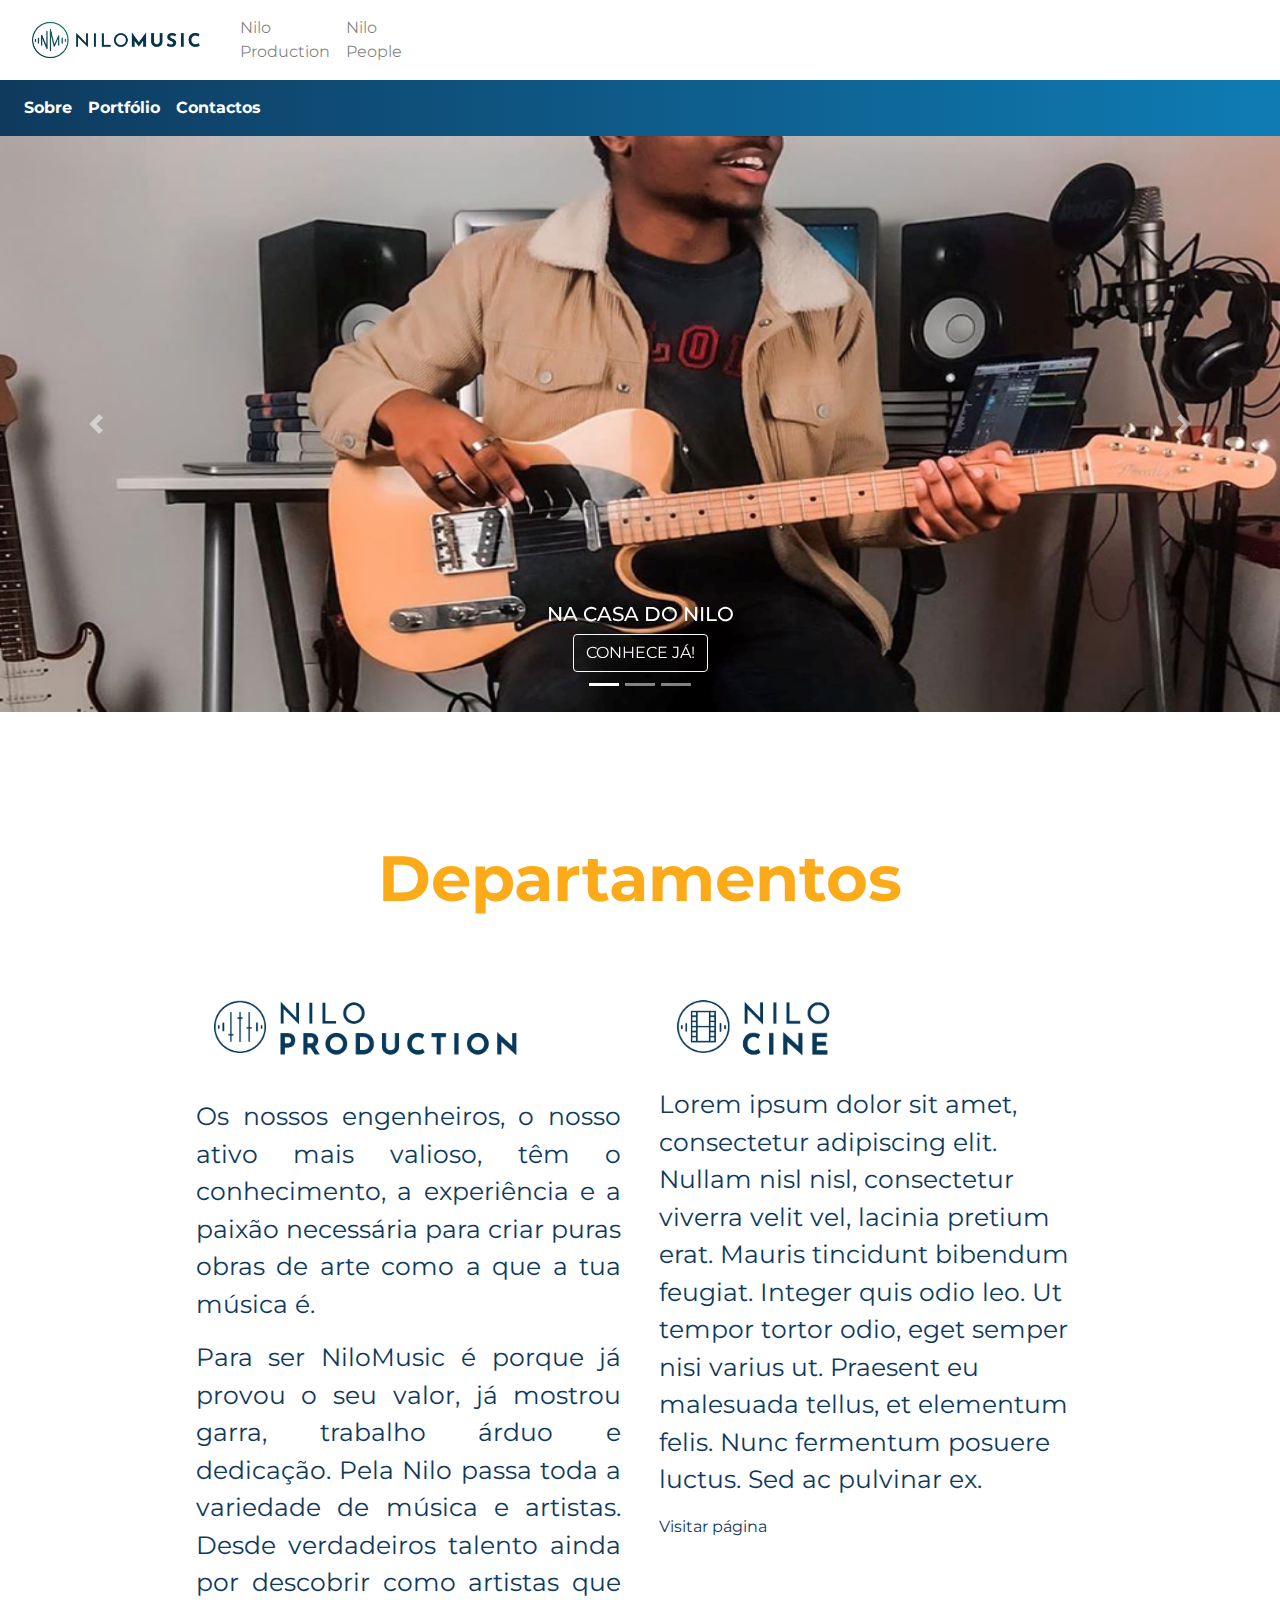
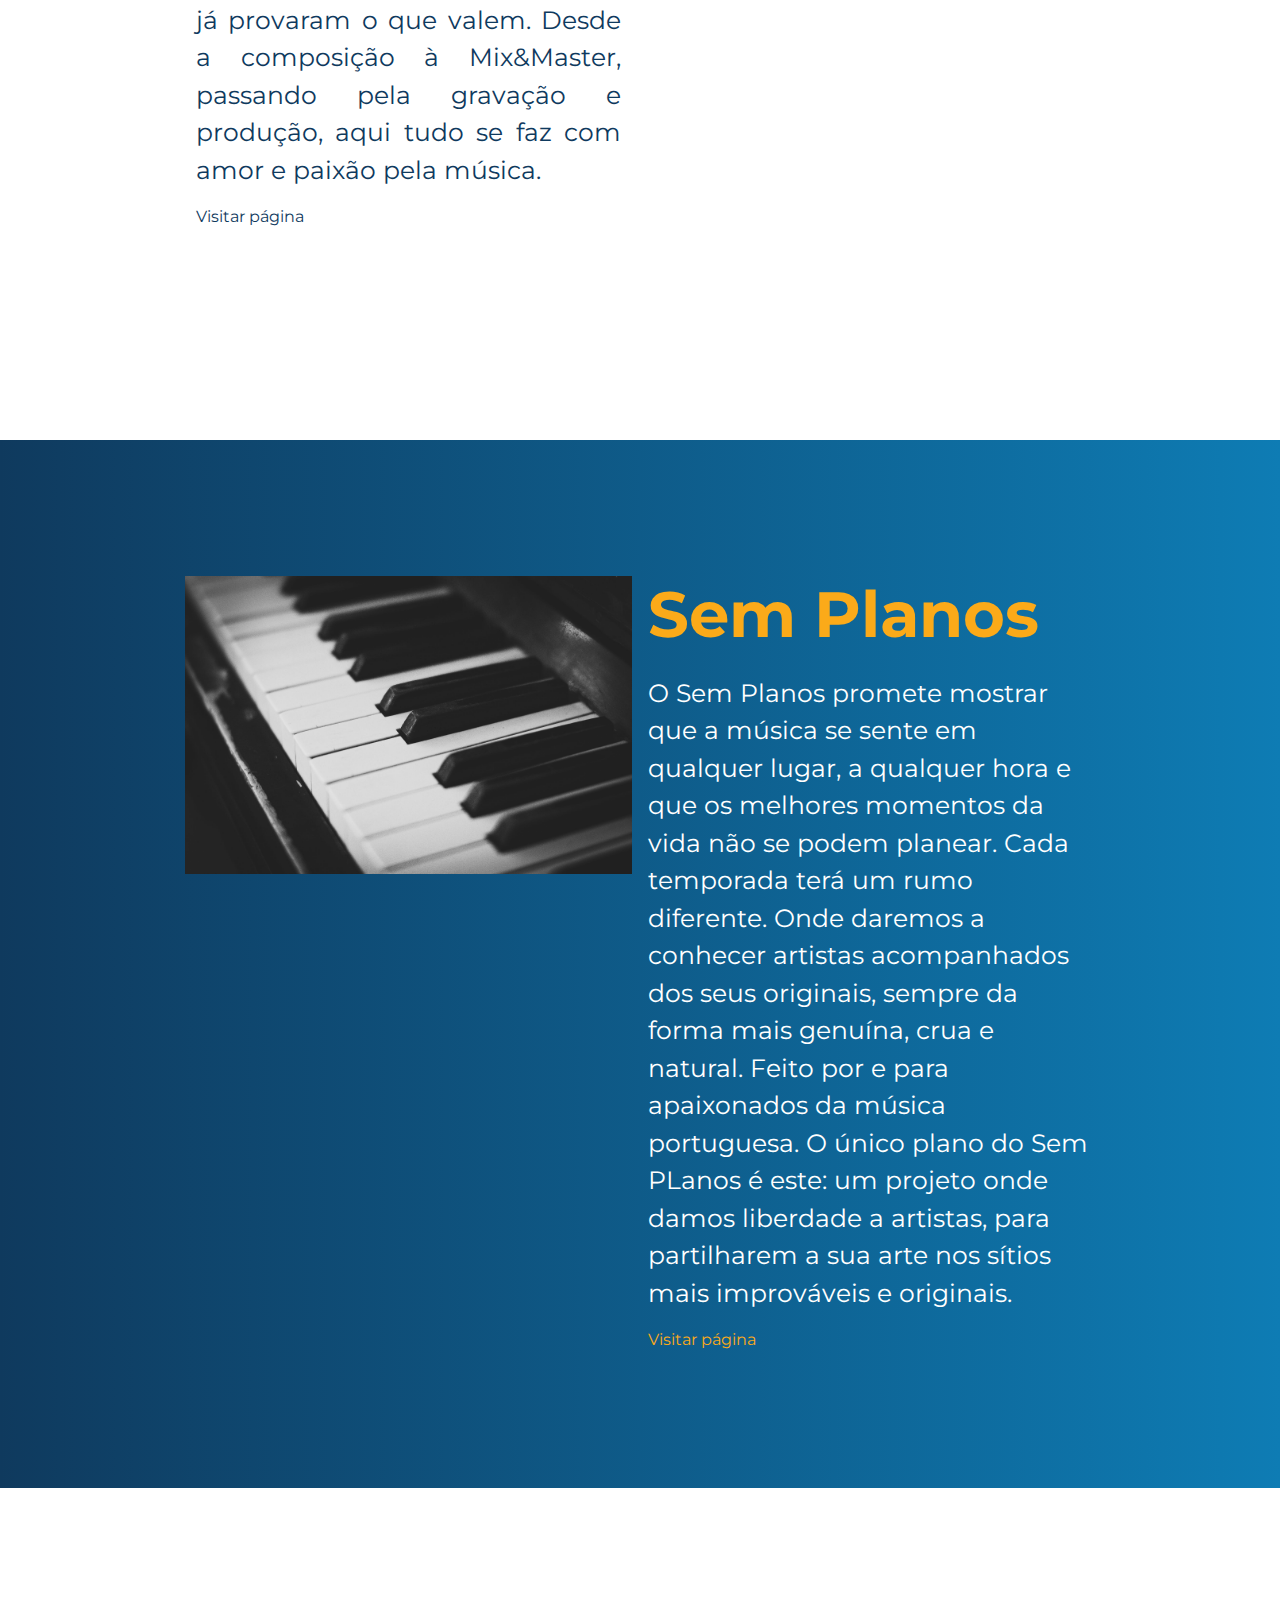
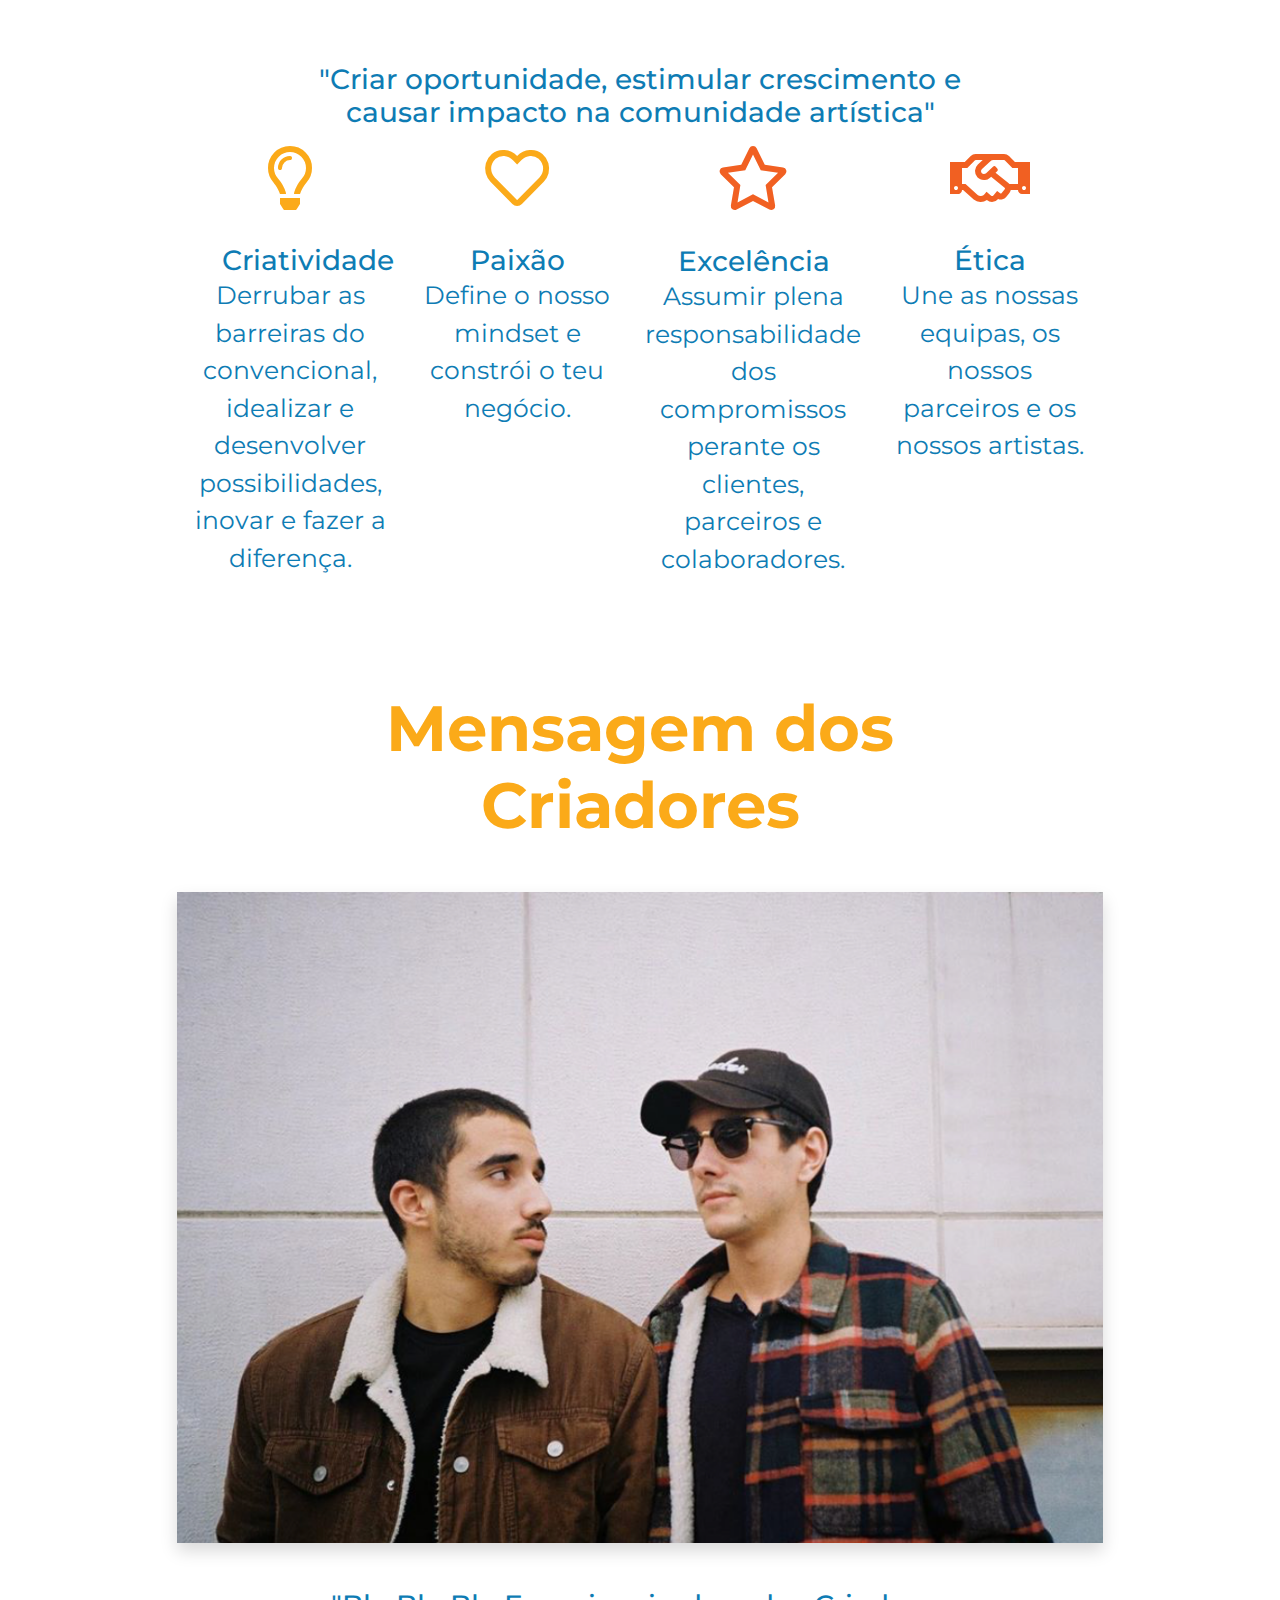
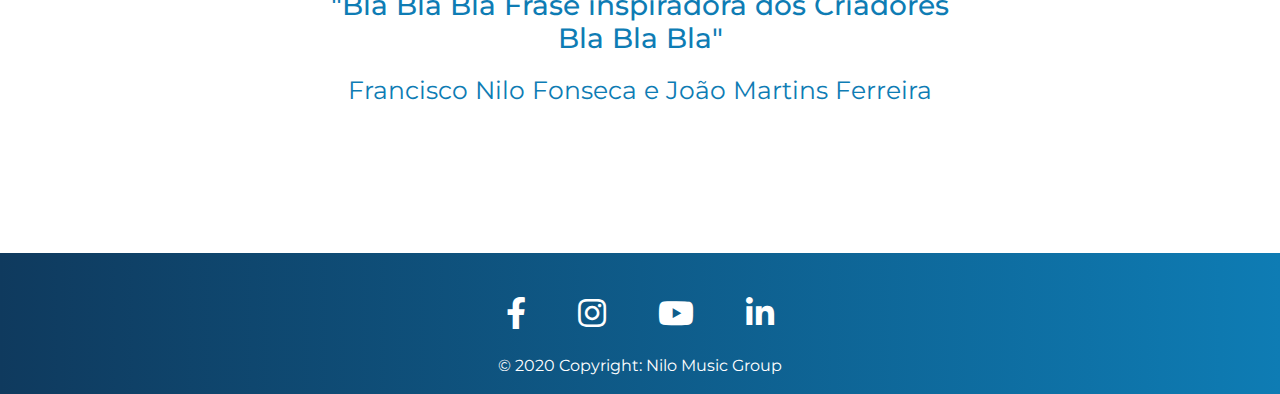
==== index.html @ ee50aa59 "Update index.html" ====
<!DOCTYPE html>
<html lang="en">
<head>
    <meta charset="UTF-8">
    <meta name="viewport" content="width=device-width, initial-scale=1">
    <meta name="description" content="">
    <meta name="author" content="">

    <title>Nilo Music Group</title>

    <link href="lib/fontawesome-free/css/all.min.css" rel="stylesheet">
    <link href="lib/bootstrap/css/bootstrap.min.css" rel="stylesheet">

    <script src="lib/jquery/jquery.js"></script>
    <script src="lib/bootstrap/js/bootstrap.js"></script>

    <link href="https://fonts.googleapis.com/css2?family=Epilogue:wght@100&family=Montserrat&display=swap" rel="stylesheet">

    <link href="style.css" rel="stylesheet">

</head>
<body>
    <nav class="navbar navbar-expand-lg navbar-light">
        <a class="navbar-brand" href="index.html">
            <img class="img-fluid" id="mainlogo" src="Media/Icones/Nilo%20logo.jpg">
        </a>
        <button class="navbar-toggler" type="button" data-toggle="collapse" data-target="#navbarNav" aria-controls="navbarNav" aria-expanded="false" aria-label="Toggle navigation">
            <span class="navbar-toggler-icon"></span>
        </button>
        <div class="collapse navbar-collapse" id="navbarNav">
            <ul class="nav navbar-nav">
                <li class="nav-item">
                    <a class="nav-link pr-2" href="#">Nilo <br> Production</a>
                </li>
                <!---<li class="nav-item">
                    <a class="nav-link" href="#">Nilo <br> Cine</a>
                </li>--->
                <li class="nav-item">
                    <a class="nav-link" href="#">Nilo <br> People</a>
                </li>
            </ul>
        </div>
    </nav>
    <nav class="navbar navbar-expand-lg navbar-light" id="secondrownav">
        <button class="navbar-toggler ml-auto" type="button" data-toggle="collapse" data-target="#navbarNav2" aria-controls="navbarNav" aria-expanded="false" aria-label="Toggle navigation">
            <span class="navbar-toggler-icon"></span>
        </button>
        <div class="navbar-collapse collapse" id="navbarNav2">
            <ul class="nav navbar-nav">
                <li class="nav-item">
                    <a class="nav-link" href="Sobre.html">Sobre</a>
                </li>
                <li class="nav-item">
                    <a class="nav-link" href="Portefolio.html">Portfólio</a>
                </li>
                <!---<li class="nav-item">
                    <a class="nav-link" href="#">Novidades</a>
                </li>--->
                <li class="nav-item">
                    <a class="nav-link" href="Contactos.html">Contactos</a>
                </li>
            </ul>
        </div>
    </nav> <!-----------NAVBAR2------------->

    <div id="carousel" class="carousel slide" data-ride="carousel">
        <ol class="carousel-indicators">
            <li data-target="#carousel" data-slide-to="0" class="active"></li>
            <li data-target="#carousel" data-slide-to="1"></li>
            <li data-target="#carousel" data-slide-to="2"></li>
        </ol>
        <div class="carousel-inner">
            <div class="carousel-item active">
                <img src="Media/Imagens/edson2.png" class="d-block w-100">
                <div class="carousel-caption">
                    <h5>NA CASA DO NILO</h5>
                    <button type="button" class="btn btn-outline-light">CONHECE JÁ!</button>
                </div>
            </div>
            <div class="carousel-item">
                <img src="Media/Imagens/joao%20e%20francisco.png" class="d-block w-100">
                <div class="carousel-caption">
                    <h5>Francisco e João</h5>
                    <button type="button" class="btn btn-outline-light">CONHECE JÁ!</button>
                </div>
            </div>
            <div class="carousel-item">
                <img src="Media/Imagens/orlando.png" class="d-block w-100">
                <div class="carousel-caption">
                    <h5>SEM PLANOS</h5>
                    <button type="button" class="btn btn-outline-light">CONHECE JÁ!</button>
                </div>
            </div>
        </div>

        <a class="carousel-control-prev" href="#carousel" role="button" data-slide="prev">
            <span class="carousel-control-prev-icon"></span>
            <span class="sr-only">Anterior</span>
        </a>
        <a class="carousel-control-next" href="#carousel" role="button" data-slide="next">
            <span class="carousel-control-next-icon"></span>
            <span class="sr-only">Avançar</span>
        </a>
    </div>   <!------CAROUSEL----------->

    <div class="container-fluid spag ">
        <div class="row">
            <h2>Departamentos</h2>
        </div>
        <div class="row text-wrap">
            <div id="NProduction" class="col">
                <img class="img-fluid prod" src="Media/Icones/Nilo%20production%20logo.jpg">
                <p class="justify">Os nossos engenheiros, o nosso ativo mais valioso, têm o conhecimento, a experiência e a paixão 
                    necessária para criar puras obras de arte como a que a tua música é. </p>
                <p class="justify">Para ser NiloMusic é porque já provou o seu valor, já mostrou garra, trabalho árduo e dedicação.
                    Pela Nilo passa toda a variedade de música e artistas. Desde verdadeiros talento ainda por descobrir como artistas que já provaram o que valem.
                    Desde a composição à Mix&Master, passando pela gravação e produção, aqui tudo se faz com amor e paixão pela música. </p>
                <a href="">Visitar página</a>
            </div>
            <div id="NCine" class="col">
                <img class="img-fluid cine" src="Media/Icones/Nilo%20cine%20logo.jpg">
                <p>Lorem ipsum dolor sit amet, consectetur adipiscing elit. Nullam nisl nisl, consectetur viverra velit vel, lacinia pretium erat.
                    Mauris tincidunt bibendum feugiat. Integer quis odio leo. Ut tempor tortor odio, eget semper nisi varius ut.
                    Praesent eu malesuada tellus, et elementum felis. Nunc fermentum posuere luctus. Sed ac pulvinar ex.</p>
                <a href="">Visitar página</a>
            </div>
        </div>
    </div> <!-----DEPARTAMENTOS----->

    <div class="container-fluid semplanosinfo">
        <div class="row">
            <div id="semplanosimg" class="col-lg p-2">
                <img class="img-fluid" src="Media/Imagens/piano.jpg" class="shadow">
            </div>
            <div id="semplanostext" class="col text-wrap p-2">
                <h2 class="text-left justify">Sem Planos</h2>
                <p>O Sem Planos promete mostrar que a música se sente em qualquer lugar, a qualquer hora e que os melhores momentos da vida não se podem planear. Cada temporada terá um rumo diferente. Onde daremos a conhecer artistas acompanhados dos seus originais, sempre da forma mais genuína, crua e natural. Feito por e para apaixonados da música portuguesa. O único plano do Sem PLanos é este: um projeto onde damos liberdade a artistas, para partilharem a sua arte nos sítios mais improváveis e originais.</p>
                <a href="">Visitar página</a>
            </div>
        </div>
    </div> <!----SEM PLANOS---->

    <div class="container-fluid criadores">
        <div class="row">
            <h3>"Criar oportunidade, estimular crescimento e causar impacto na comunidade artística"</h3>
            <p></p>
            <p></p>
            <p></p>
            <p></p>
        </div>
        <div class="row mb-5">
            <div class="col-sm text-center">
                <i class="far fa-lightbulb fa-4x pb-4" style="color:#FBAA19;"></i>
                <h3>Criatividade</h3>
                <p>Derrubar as barreiras do convencional, idealizar e desenvolver possibilidades, inovar e fazer a diferença.</p>
            </div>
            <div class="col-sm text-center">
                <i class="far fa-heart fa-4x pb-4" style="color:#FBAA19;"></i>
                <h3>Paixão</h3>
                <p>Define o nosso mindset e constrói o teu negócio.</p>
            </div>
            <div class="col-sm text-center">
                <i class="far fa-star fa-4x pb-4" style="color:#F16022;"></i>
                <h3>Excelência</h3>
                <p>Assumir plena responsabilidade dos compromissos perante os clientes, parceiros e colaboradores.</p>
            </div>
            <div class="col-sm text-center">
                <i class="far fa-handshake fa-4x pb-4" style="color:#F16022;"></i>
                <h3>Ética</h3>
                <p>Une as nossas equipas, os nossos parceiros e os nossos artistas.</p>
            </div>
        </div>
        <div class="row text-center">
            <h2 class="m-auto p-5" style="color:#FBAA19">Mensagem dos Criadores</h2>
            <img src="Media/Imagens/joao%20e%20francisco.png" class="img-fluid d-block shadow m-auto">
        </div>
        <div class="row text-center">
            <h3>"Bla Bla Bla Frase inspiradora dos Criadores Bla Bla Bla"</h3>
            <p class="m-auto p-3">Francisco Nilo Fonseca e João Martins Ferreira</p>
        </div>
    </div> <!----PROMESSAS E MENSAGEM---->

    <footer class="page-footer text-white">
        <div class="container m-auto">
            <div class="row">
                <div class="col-md-12 pt-5 pb-2 text-center">
                    <div class=" flex-center">
                        <a class="fb-ic" href="https://www.facebook.com/pages/category/Music-Production-Studio/NiloMusic-105146647858793/" target="_blank">
                            <i class="fab fa-facebook-f fa-lg white-text mr-md-5 mr-3 fa-2x"> </i>
                        </a>
                        <a class="ins-ic" href="https://www.instagram.com/nilomusic_grp/" target="_blank">
                            <i class="fab fa-instagram fa-lg white-text mr-md-5 mr-3 fa-2x"> </i>
                        </a>
                        <a class="li-ic" href="https://www.youtube.com" target="_blank">
                            <i class="fab fa-youtube fa-lg white-text mr-md-5 mr-3 fa-2x"> </i>
                        </a>
                        <a class="li-ic" href="https://www.linkedin.com/company/nilo-music-group/" target="_blank">
                            <i class="fab fa-linkedin-in fa-lg white-text fa-2x"> </i>
                        </a>
                    </div>
                </div>
            </div>
        </div>
        <div class="footer-copyright text-center py-3">© 2020 Copyright:
            <a>Nilo Music Group</a>
        </div>
    </footer> <!----FOOTER---->

</body>
</html>
---- style.css ----
body {
    font-family: 'Epilogue', sans-serif;
    font-family: 'Montserrat', sans-serif;
    -ms-overflow-style: none;
    scrollbar-width: none;
}

body::-webkit-scrollbar {
    display: none;
}

#mainlogo {
    max-width: 10em;
}


@media screen and (min-width: 599px) {
    h2 {
        text-align: center;
        margin: auto;
        padding-bottom: 5%;
        color: #FBAA19 !important;
        font-weight: bold;
        font-size: 4rem;
    }
}

@media screen and (max-width: 600px) {
    h2 {
        text-align: center;
        margin: auto;
        padding-bottom: 5%;
        color: #FBAA19 !important;
        font-weight: bold;
        font-size: 2rem;
    }
}

@media screen and (min-width: 599px) {
    p {
        font-size: 25px;
    }
}

@media screen and (max-width: 600px) {
    p {
        font-size: 10px;
    }
}

nav li a {
    color: #0F3A5E;
}

nav li a :hover {
    color: #FBAA19;
}

#secondrownav {
    background: linear-gradient(to right, #0F3A5E, #0e7cb4);
}


#secondrownav ul a {
    color: white;
    font-weight: bold;
}

#secondrownav ul a:hover {
    color: #FBAA19;
}


.carousel-caption {
    size: 5%;
}


.carousel-caption h3 {
    text-transform: uppercase;
    text-decoration: none;
    text-shadow: 1px 1px 10px #000000;

}

.carousel-caption h5 {
    text-shadow: 1px 1px 10px #000000;
    font-family: 'Epilogue', sans-serif;
    font-family: 'Montserrat', sans-serif;
}

#carousel img {
    width: auto;
    height: 45vw;
    max-height: 45vw;


}

.spag {
    padding: 10% 15% 15% 15%;
}

.spag h1 {
    color: #FBAA19;
    padding-bottom: 5%;
}

.prod {
    width: auto;
    max-width: 80%;
    height: auto;
    margin-bottom: 5%;
}

.cine {
    width: auto;
    max-width: 45%;
    height: auto;
    margin-bottom: 2%;
}

.spag a {
    color: #0F3A5E !important;
}

.spag a:hover {
    color: #FBAA19 !important;
}

#NProduction {
    color: #0F3A5E !important;
    float: left;
    padding: 2%;
}

#NCine {
    color: #0F3A5E !important;
    float: left;
    padding: 2%;
}

.semplanosinfo {
    background: linear-gradient(to right, #0F3A5E, #0e7cb4);
    padding: 10% 15% 10% 15%;
    color: white;
}

.semplanosinfo h1 {
    color: #FBAA19;
    padding-bottom: 5%;
}
.semplanosinfo h3 {
    text-align: center;
    margin: auto;
    padding: 5% 15% 0 15%;
}

.semplanosinfo a {
    color: #FBAA19 !important;
}

#semplanostext {
    float: left;
}

#semplanosimg img {
    width: 55vw;
}

.criadores {
    padding: 10% 15% 10% 15%;
    color: #0e7cb4;
}
.criadores h3 {
    text-align: center;
    margin: auto;
    padding: 5% 15% 0 15%;
}

.sobrenos {
    padding: 5%;
    color: #0e7cb4;
}

.team-grid .item {
    margin-bottom:30px;
}

.team-grid .item .box {
    text-align:center;
    background-repeat:no-repeat;
    background-size:cover;
    background-position:center;
    height:280px;
    position:relative;
    overflow:hidden;
}

.team-grid .item .cover {
    position:absolute;
    top:0;
    left:0;
    width:100%;
    height:100%;
    background-image: linear-gradient(to right, #0F3A5E, #0e7cb4);
    transition:opacity 0.15s ease-in;
    opacity:0;
    padding-top:80px;
    color:#fff;
    text-shadow:1px 1px 1px rgba(0,0,0,0.15);
}

.team-grid .item:hover .cover {
    opacity:0.5;
}

.team-grid .item .name {
    font-weight:bold;
    margin-bottom:8px;
}

.team-grid .item .title {
    text-transform:uppercase;
    font-weight:bold;
    color:#bbd8fb;
    letter-spacing:2px;
    font-size:13px;
    margin-bottom:20px;
}

.team-grid .social {
    font-size:18px;
}

.team-grid .social a {
    color:inherit;
    margin:0 10px;
    display:inline-block;
    opacity:0.7;
}

.team-grid .social a:hover {
    opacity:1;
}

.servicos {
    padding: 5% 5% 5% 5%;
    color: #0e7cb4;
}

.contactos {
    margin-bottom: 5%;
    margin-top: 5%;
    color: #0F3A5E;
}

.contactos div {
    border-bottom: 1px ridge #0e7cb4;
}

.contactos a {
    text-decoration: none;
    color: #0e7cb4;
}

#portfoliointro {
    margin-top: 5%;
    text-align: center;
    color: #FBAA19 !important;
}

#portfoliobody {
    margin: auto;
    margin-bottom: 5%;
    color: #0e7cb4;
}

#portfoliobody h5 {
    color:  #0F3A5E;
}


@media screen and (min-width: 899px) {
    .card-text {
        font-size: 1.2vw;
    }
}

@media screen and (max-width: 768px) {
    .card-text {
        font-size: 3vw;
    }
}


.portsocial a {
    color:  #0F3A5E;
}

.portsocial a:hover{
    color: #FBAA19;
}

footer {
    background-image: linear-gradient(to right, #0F3A5E, #0e7cb4);
    left: 0;
    bottom: 0;
    width: 100%;
}

footer a {
    color: white;
}

footer a :hover {
    color: #FBAA19;
}

.justify {
    text-align: justify;
}

.noborder {
    border: 0px !important;
}
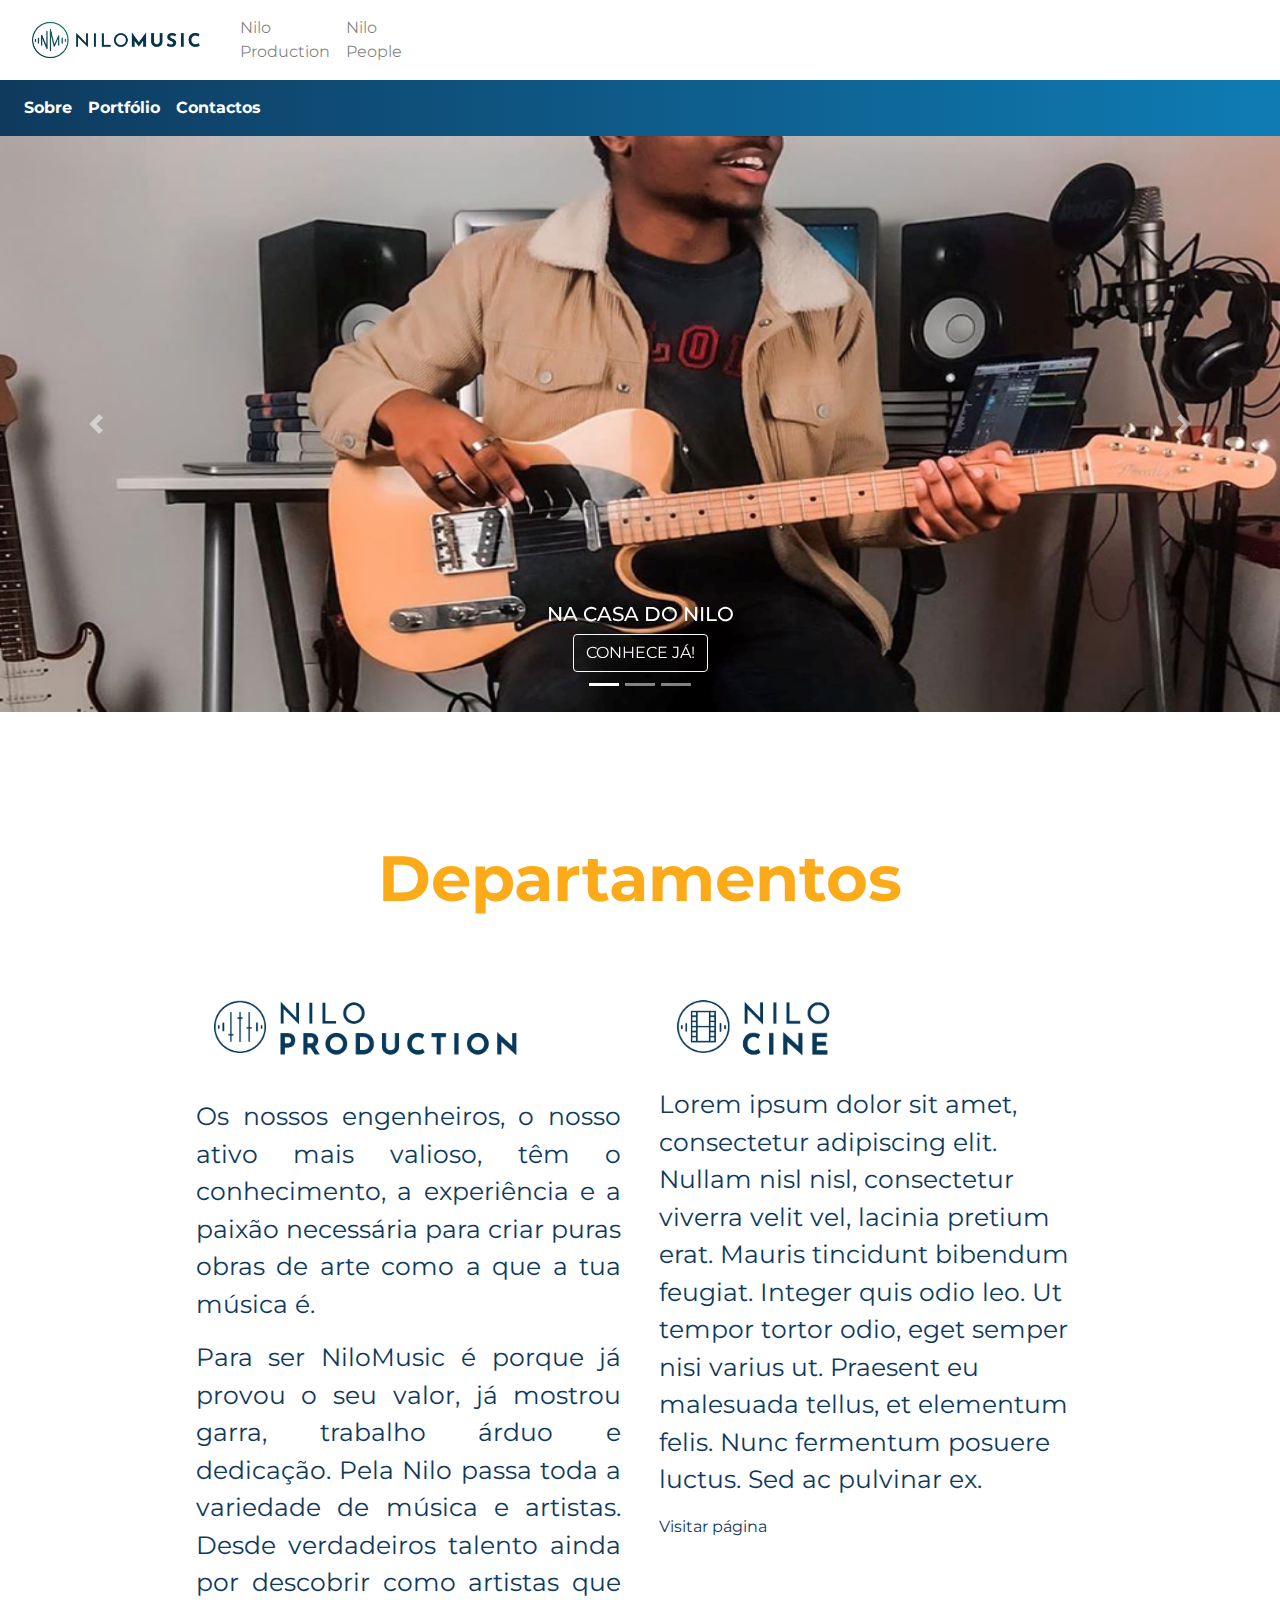
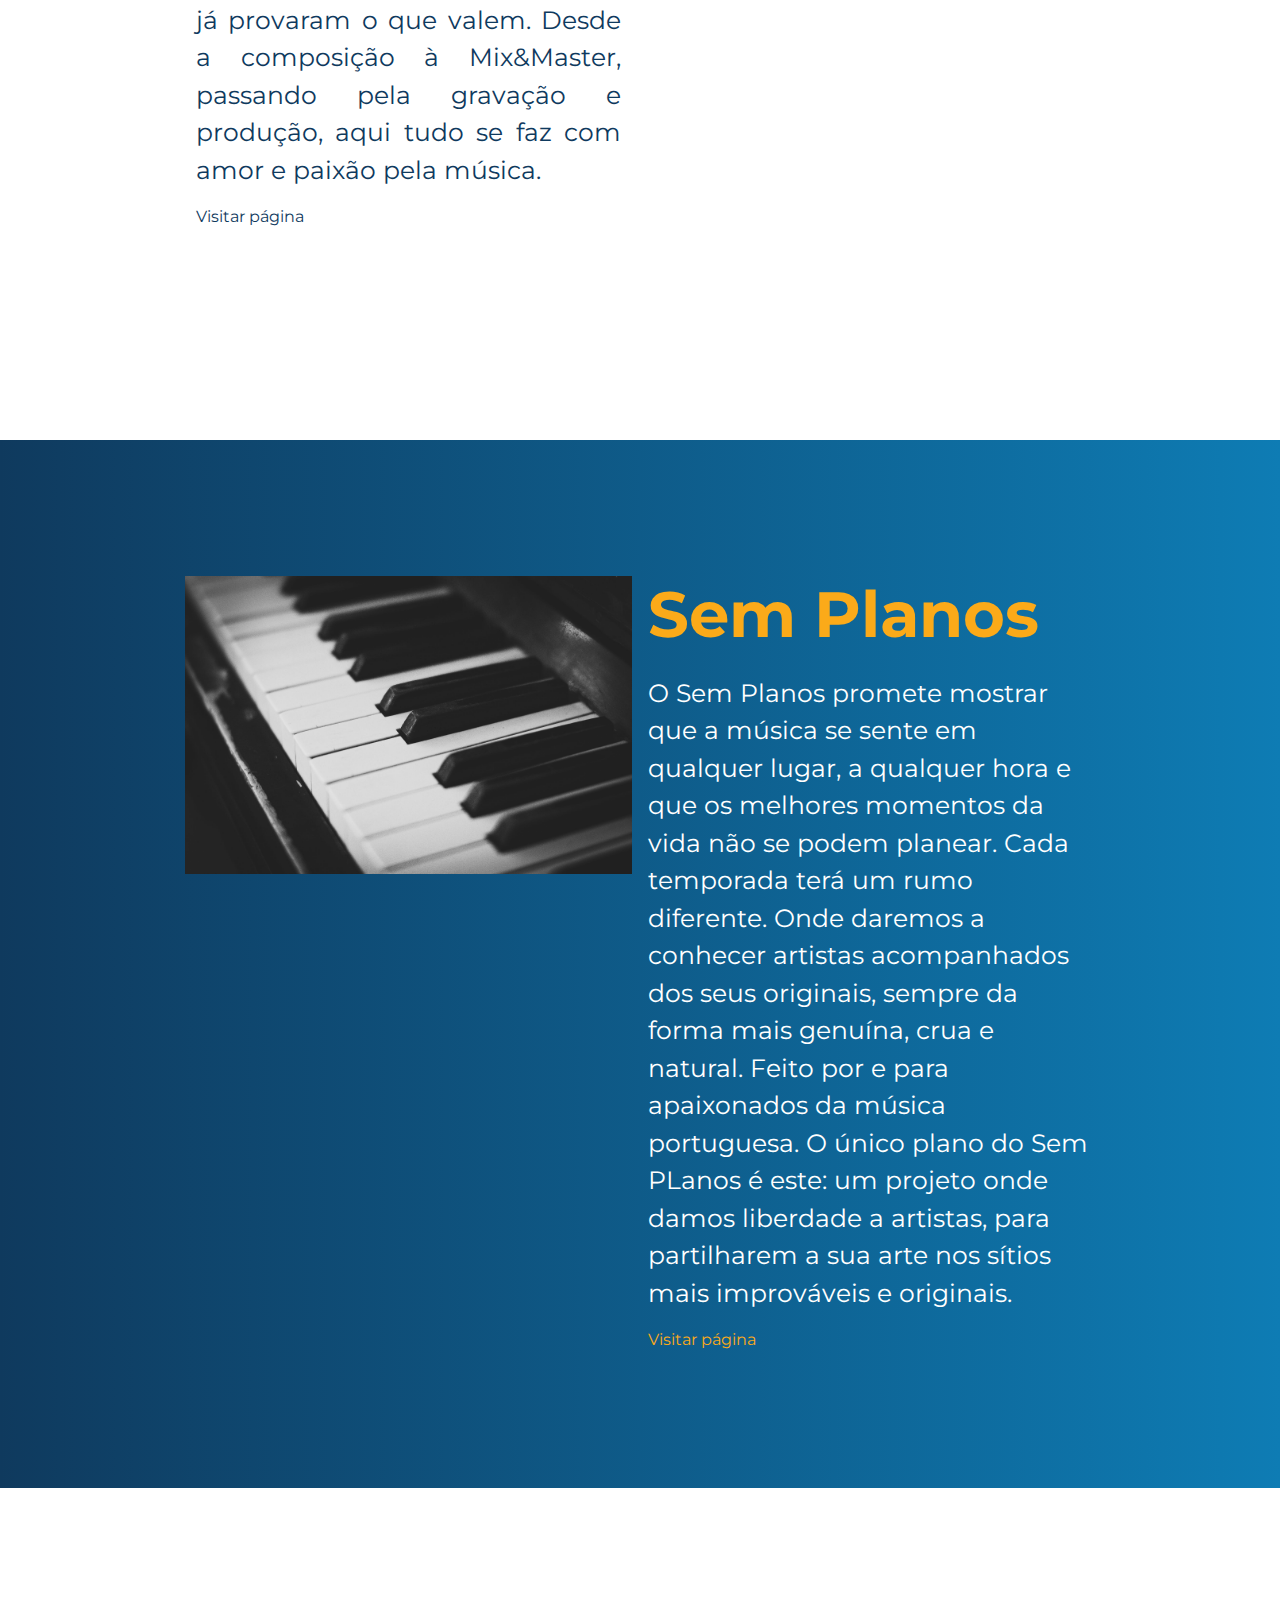
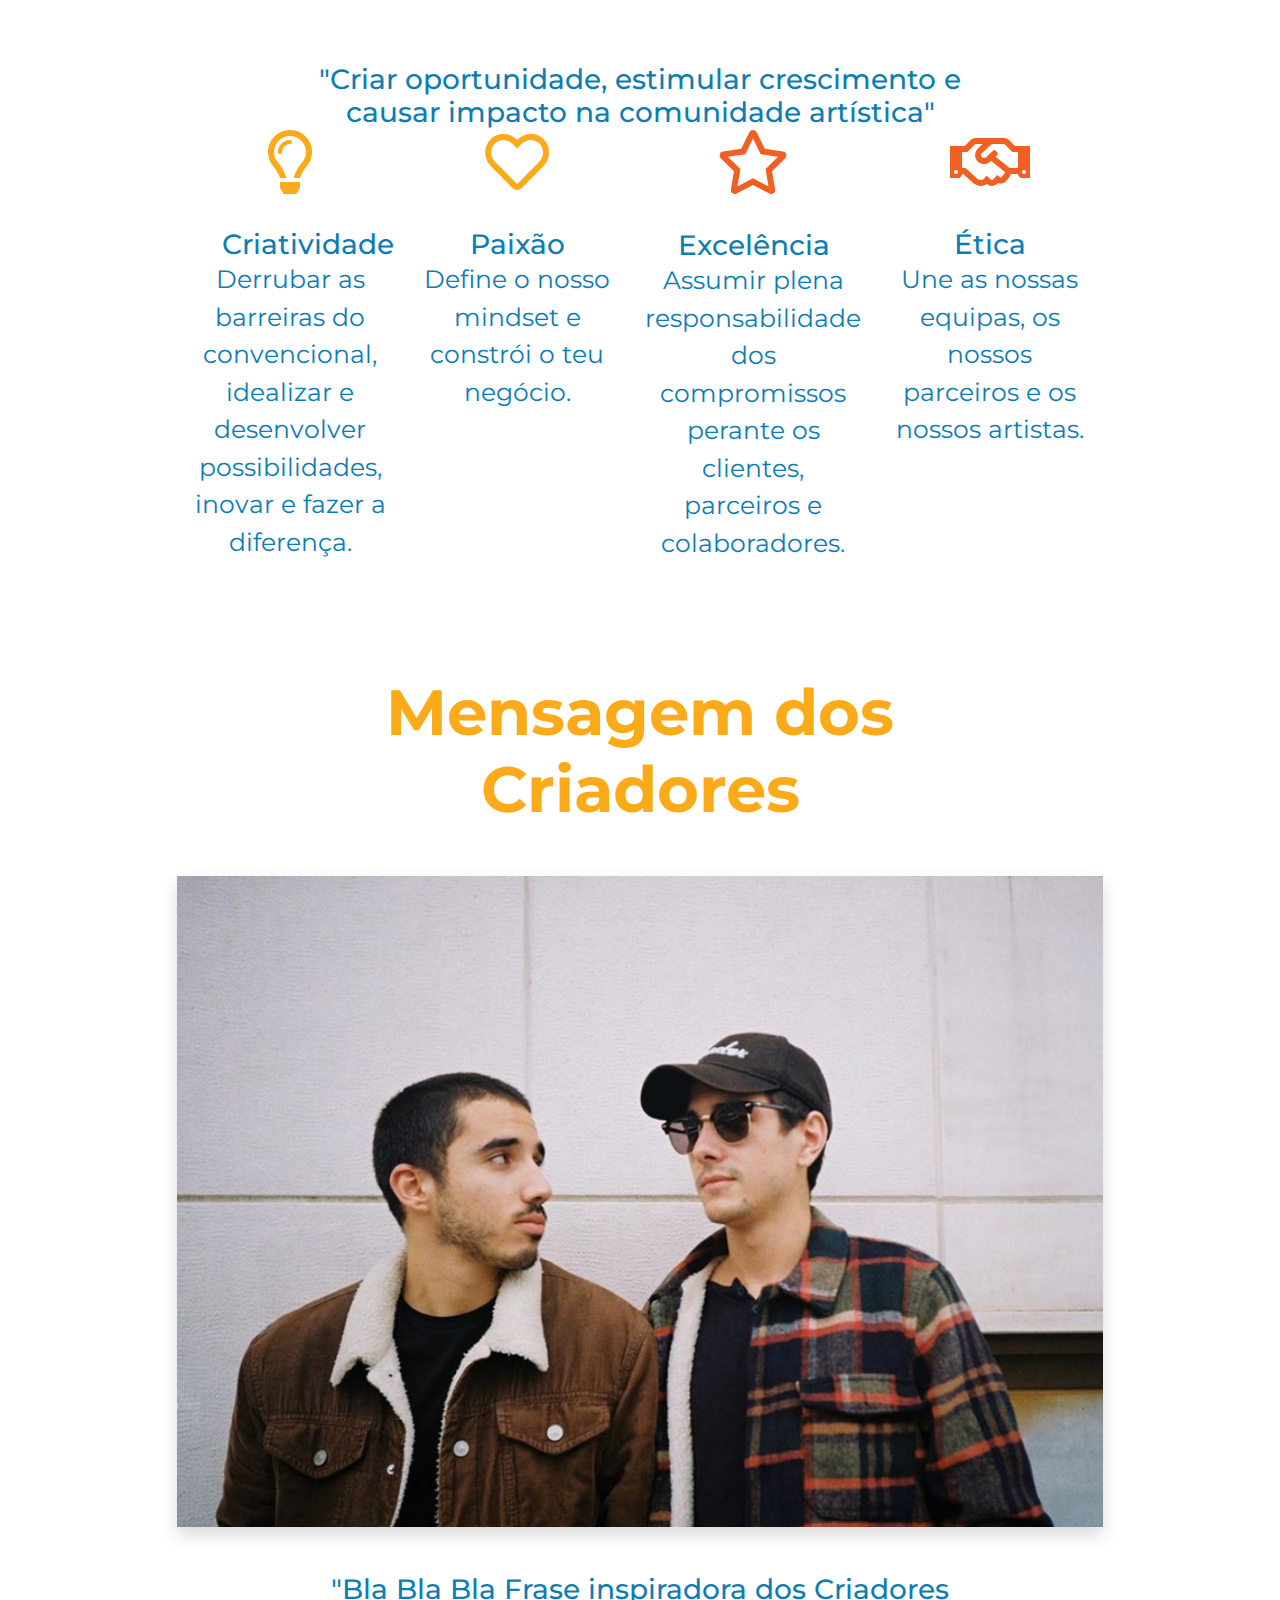
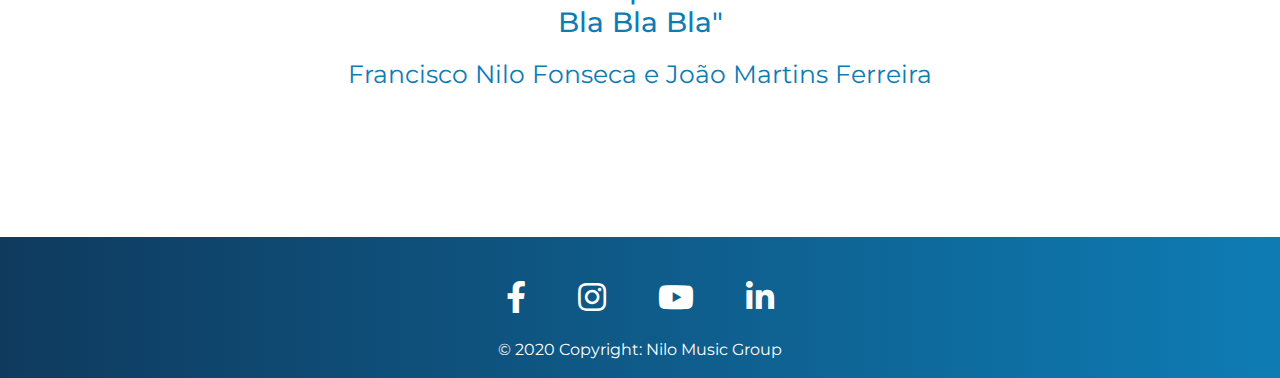
==== commit 8bb61869: "Update index.html" ====
--- a/index.html
+++ b/index.html
@@ -143,10 +143,7 @@
     <div class="container-fluid criadores">
         <div class="row">
             <h3>"Criar oportunidade, estimular crescimento e causar impacto na comunidade artística"</h3>
-            <p></p>
-            <p></p>
-            <p></p>
-            <p></p>
+         
         </div>
         <div class="row mb-5">
             <div class="col-sm text-center">
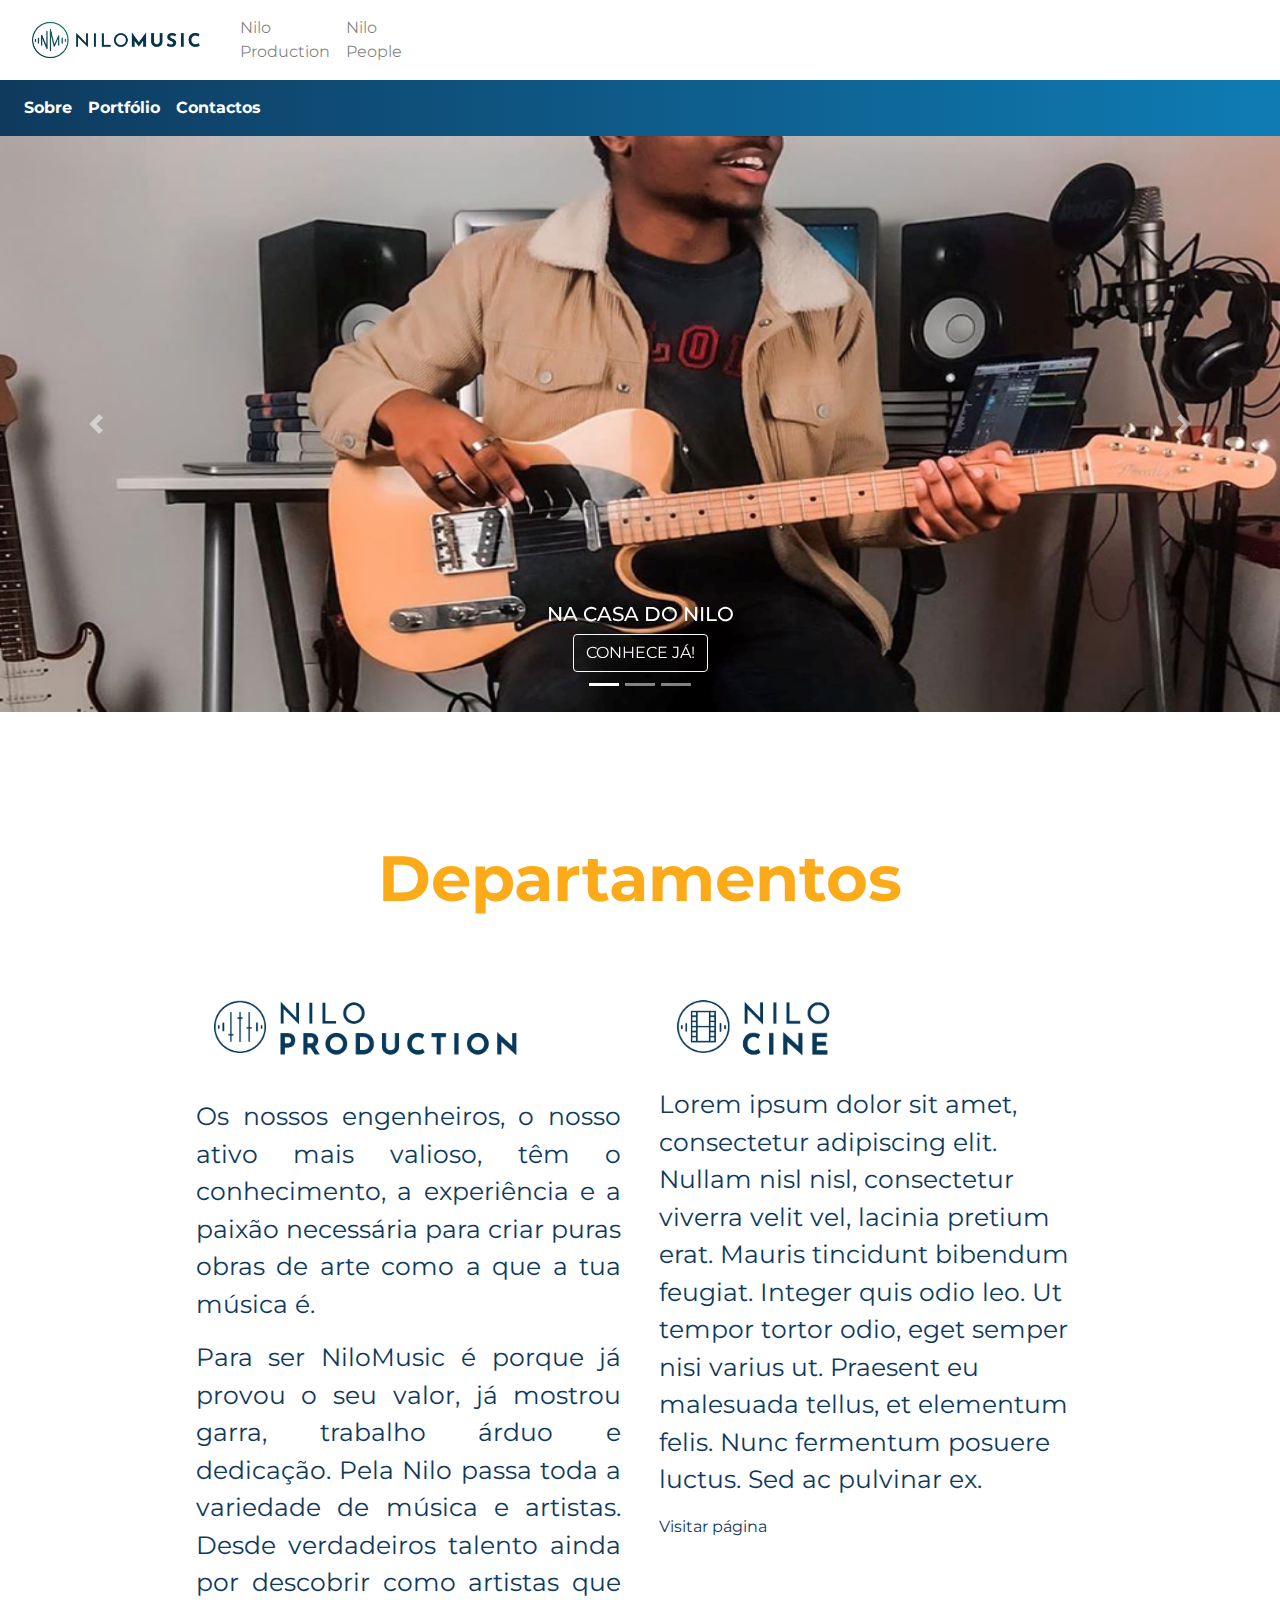
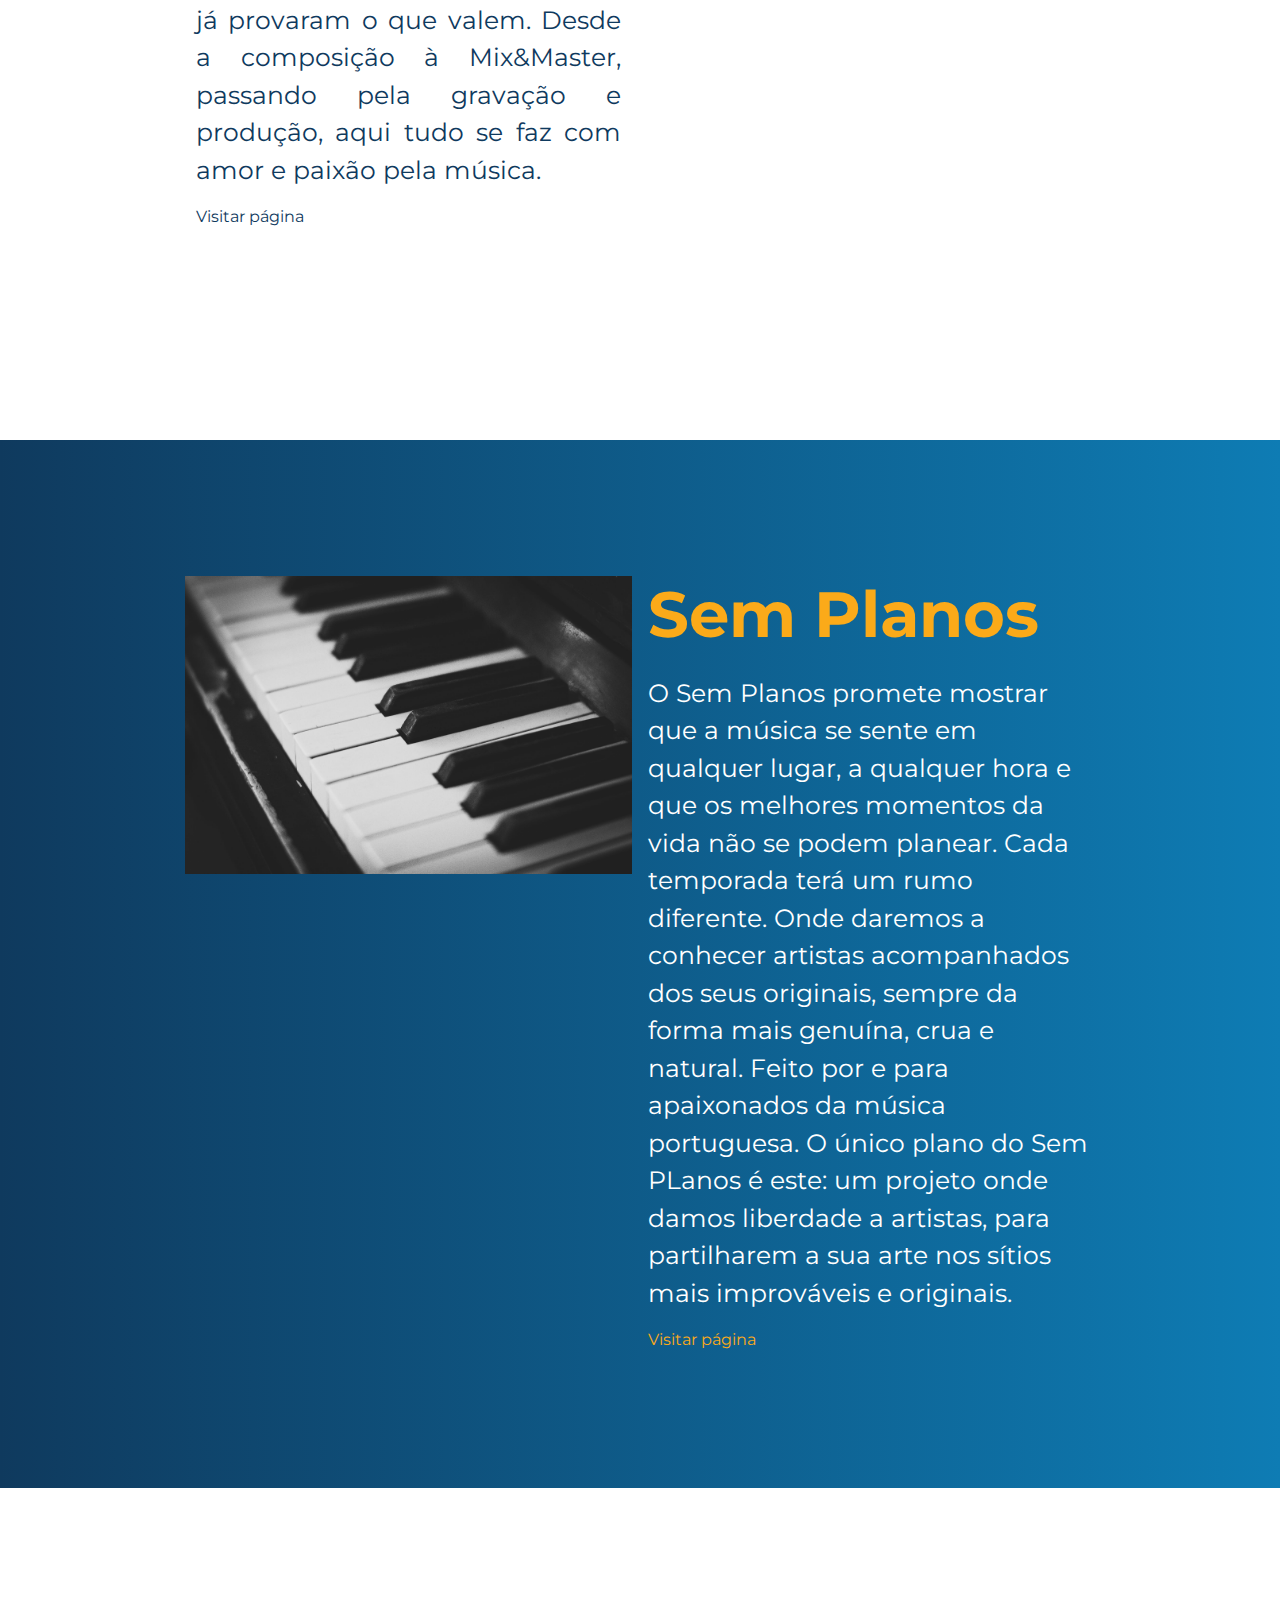
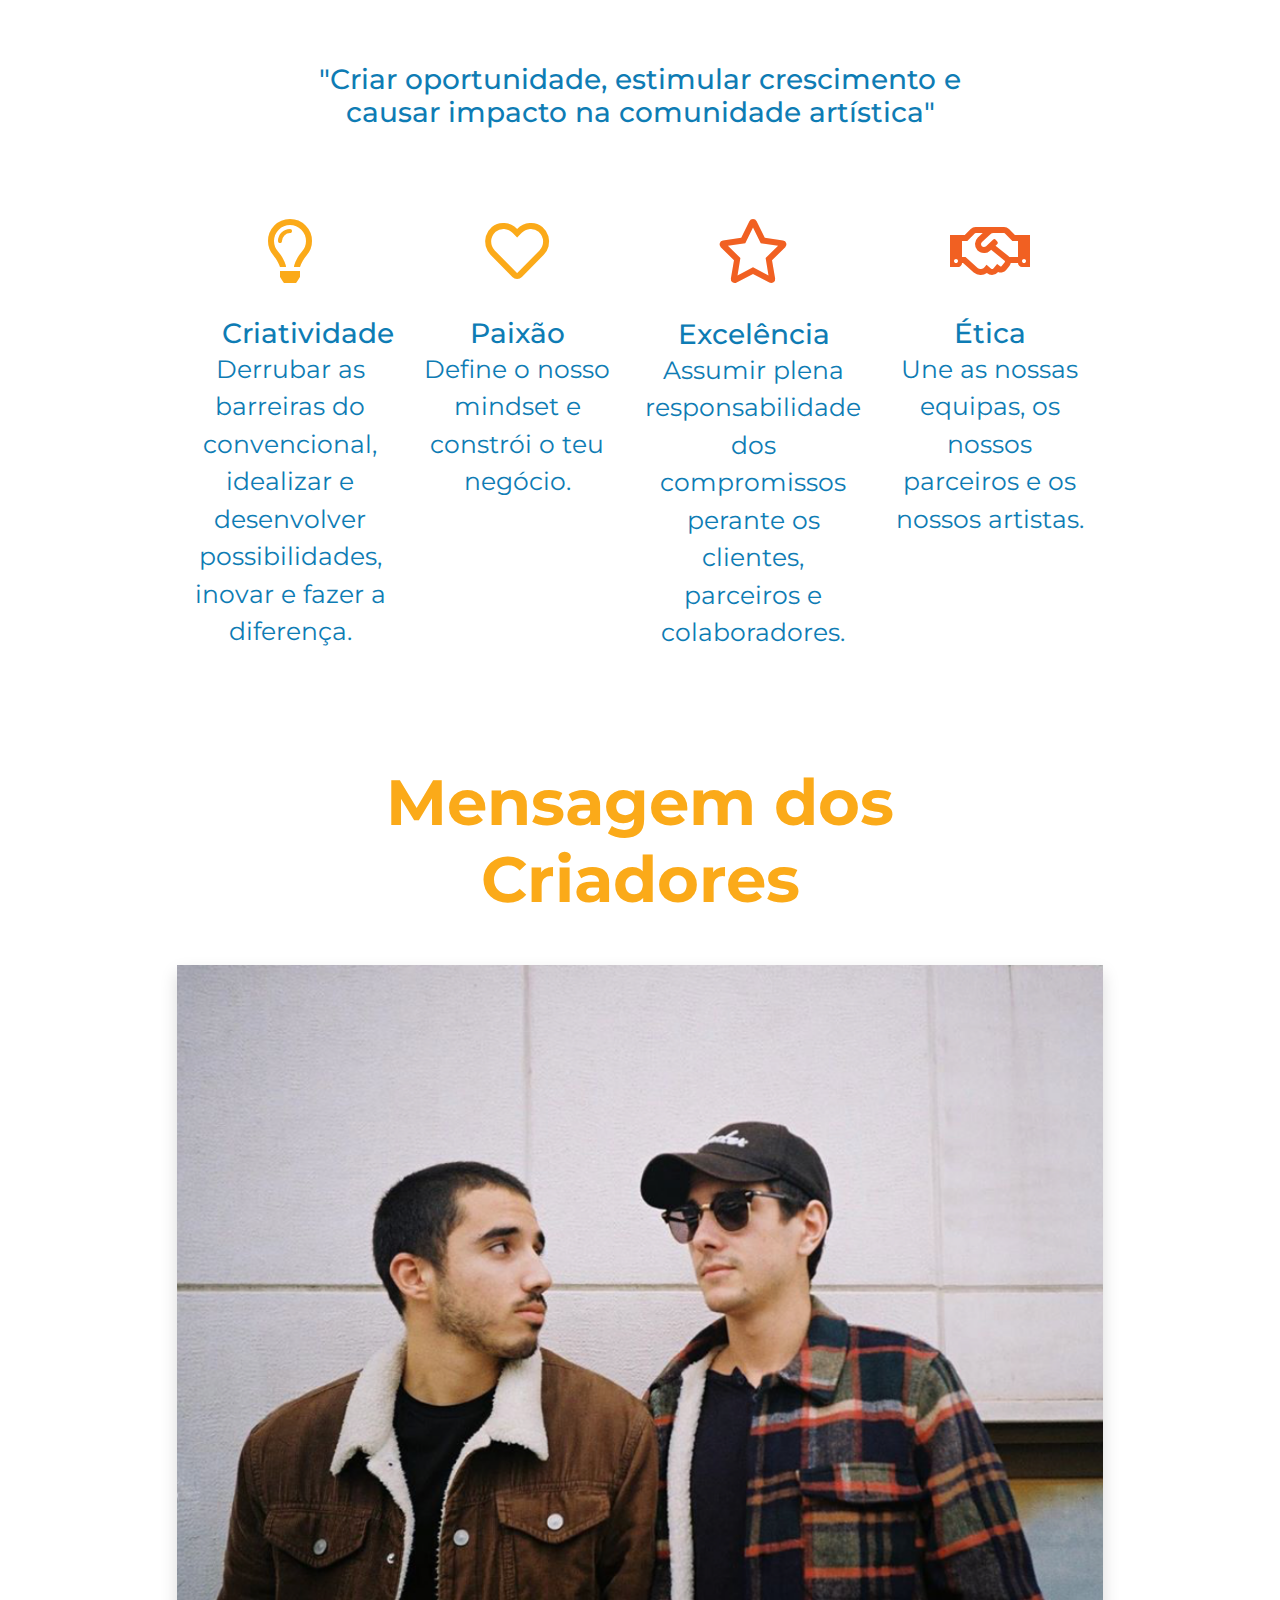
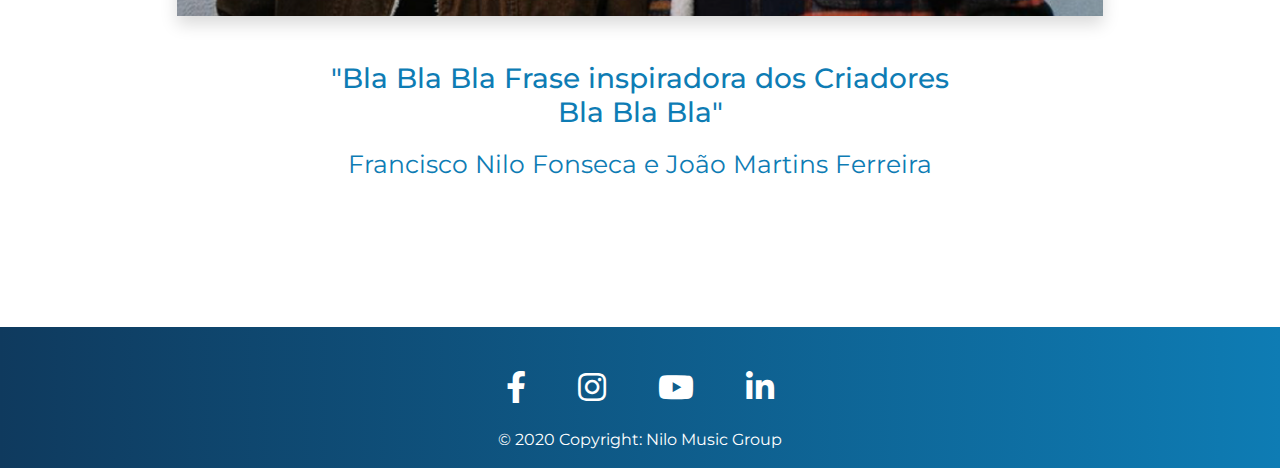
==== commit 9fb20561: "Update index.html" ====
--- a/index.html
+++ b/index.html
@@ -141,9 +141,9 @@
     </div> <!----SEM PLANOS---->
 
     <div class="container-fluid criadores">
-        <div class="row">
+        <div class="row padding">
             <h3>"Criar oportunidade, estimular crescimento e causar impacto na comunidade artística"</h3>
-         
+
         </div>
         <div class="row mb-5">
             <div class="col-sm text-center">
--- a/style.css
+++ b/style.css
@@ -324,3 +324,7 @@
 .noborder {
     border: 0px !important;
 }
+
+.padding {
+    padding-bottom: inherit;
+ }   
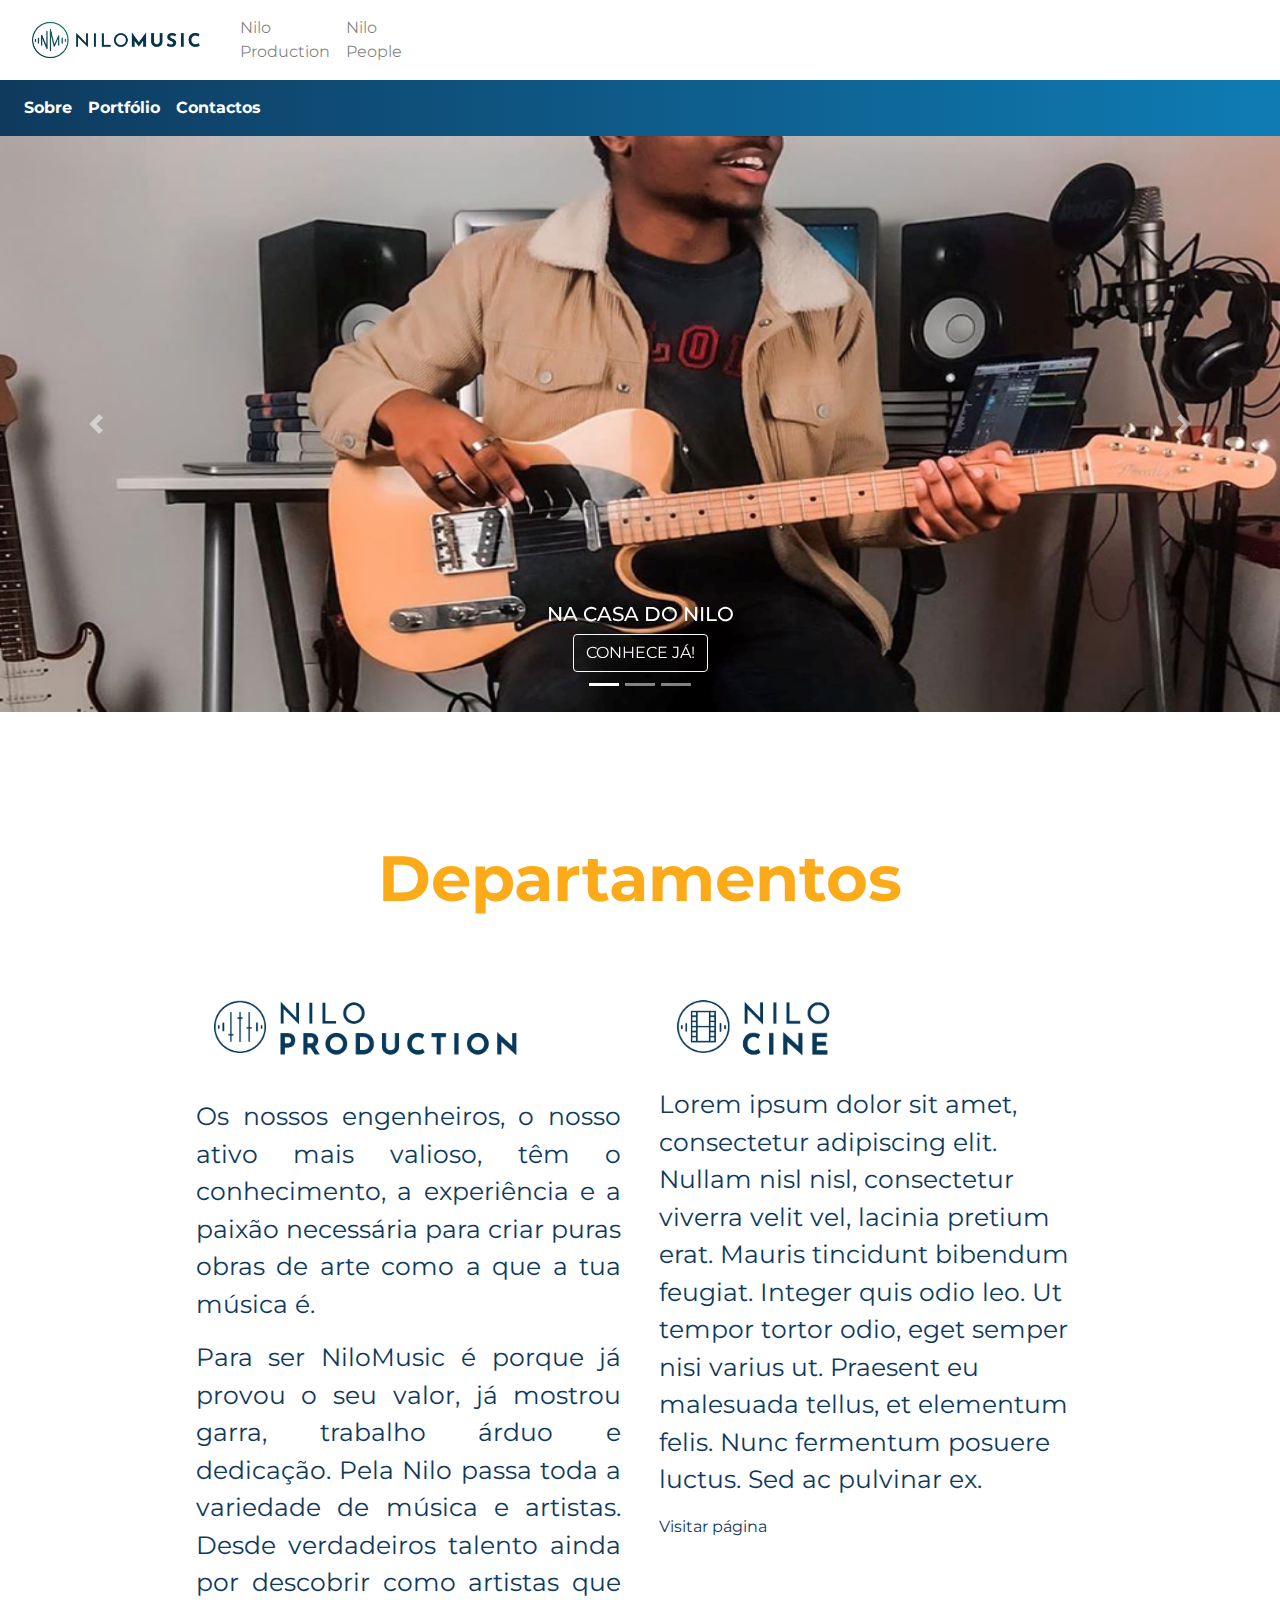
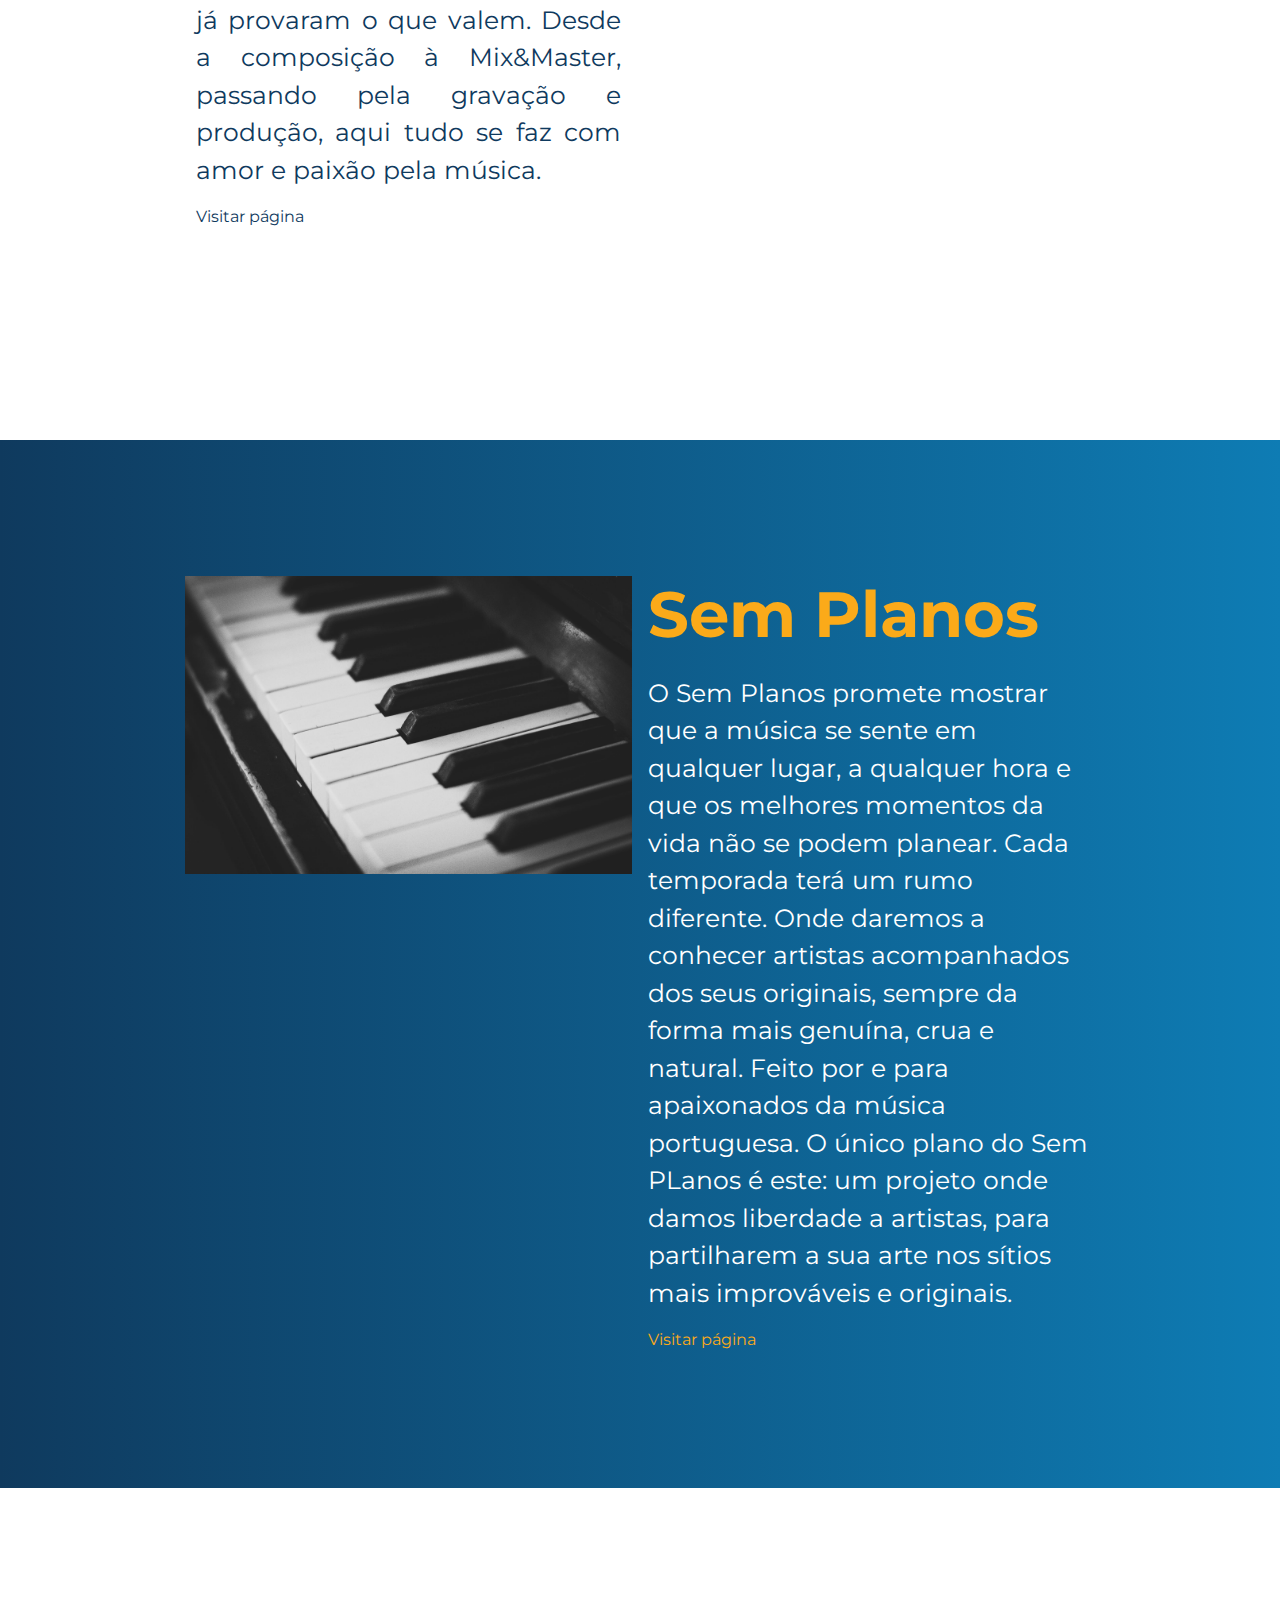
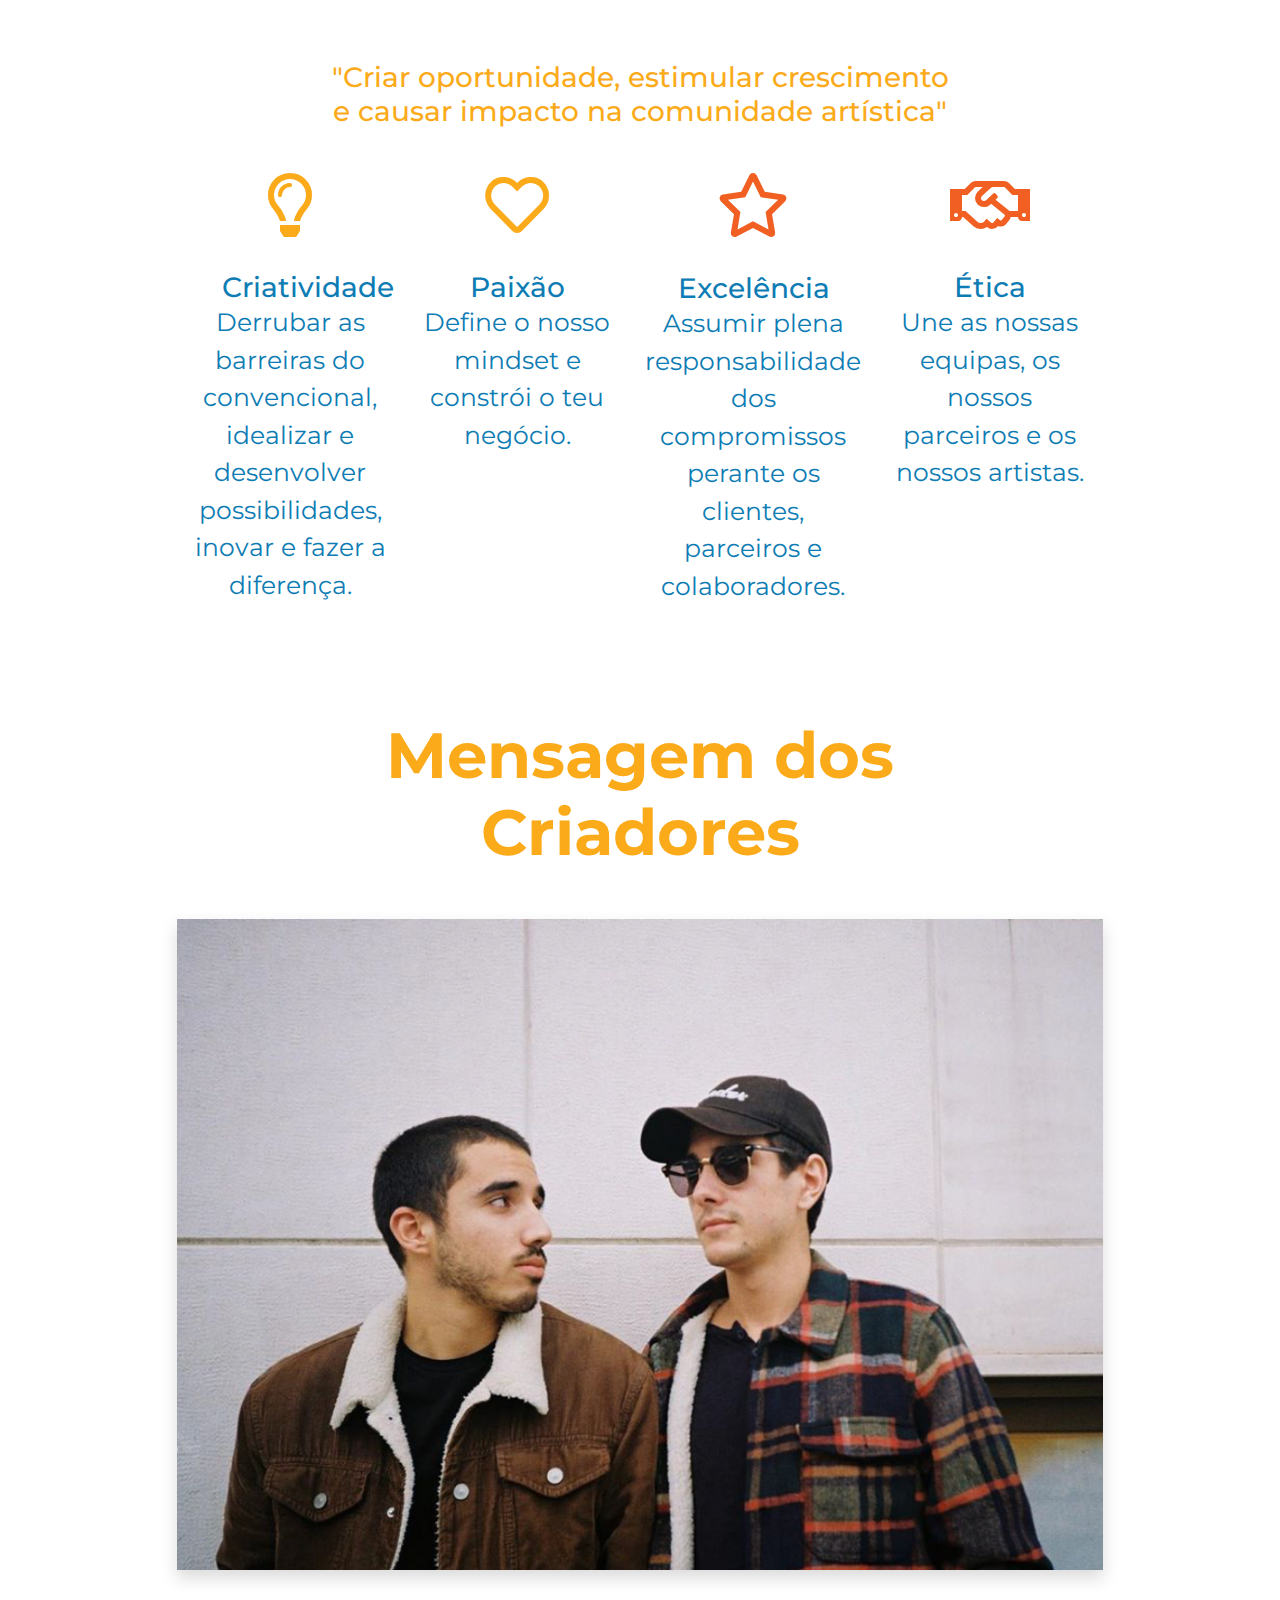
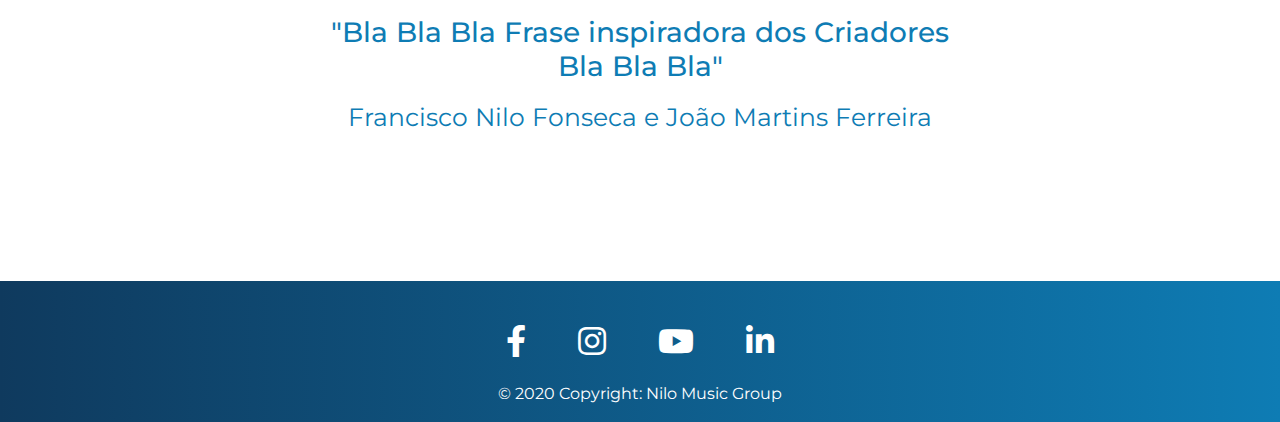
==== commit 5ab4d639: "Update index.html" ====
--- a/index.html
+++ b/index.html
@@ -141,7 +141,7 @@
     </div> <!----SEM PLANOS---->
 
     <div class="container-fluid criadores">
-        <div class="row padding">
+        <div class="row padding titulos_joao">
             <h3>"Criar oportunidade, estimular crescimento e causar impacto na comunidade artística"</h3>
 
         </div>
--- a/style.css
+++ b/style.css
@@ -328,3 +328,13 @@
 .padding {
     padding-bottom: inherit;
  }   
+
+.titulos_joao {
+    font-weight: bold;
+    text-align: center;
+    margin: auto;
+    padding-bottom: 5%;
+    color: #FBAA19 !important;
+    font-weight: bold;
+    font-size: 4rem;
+ } 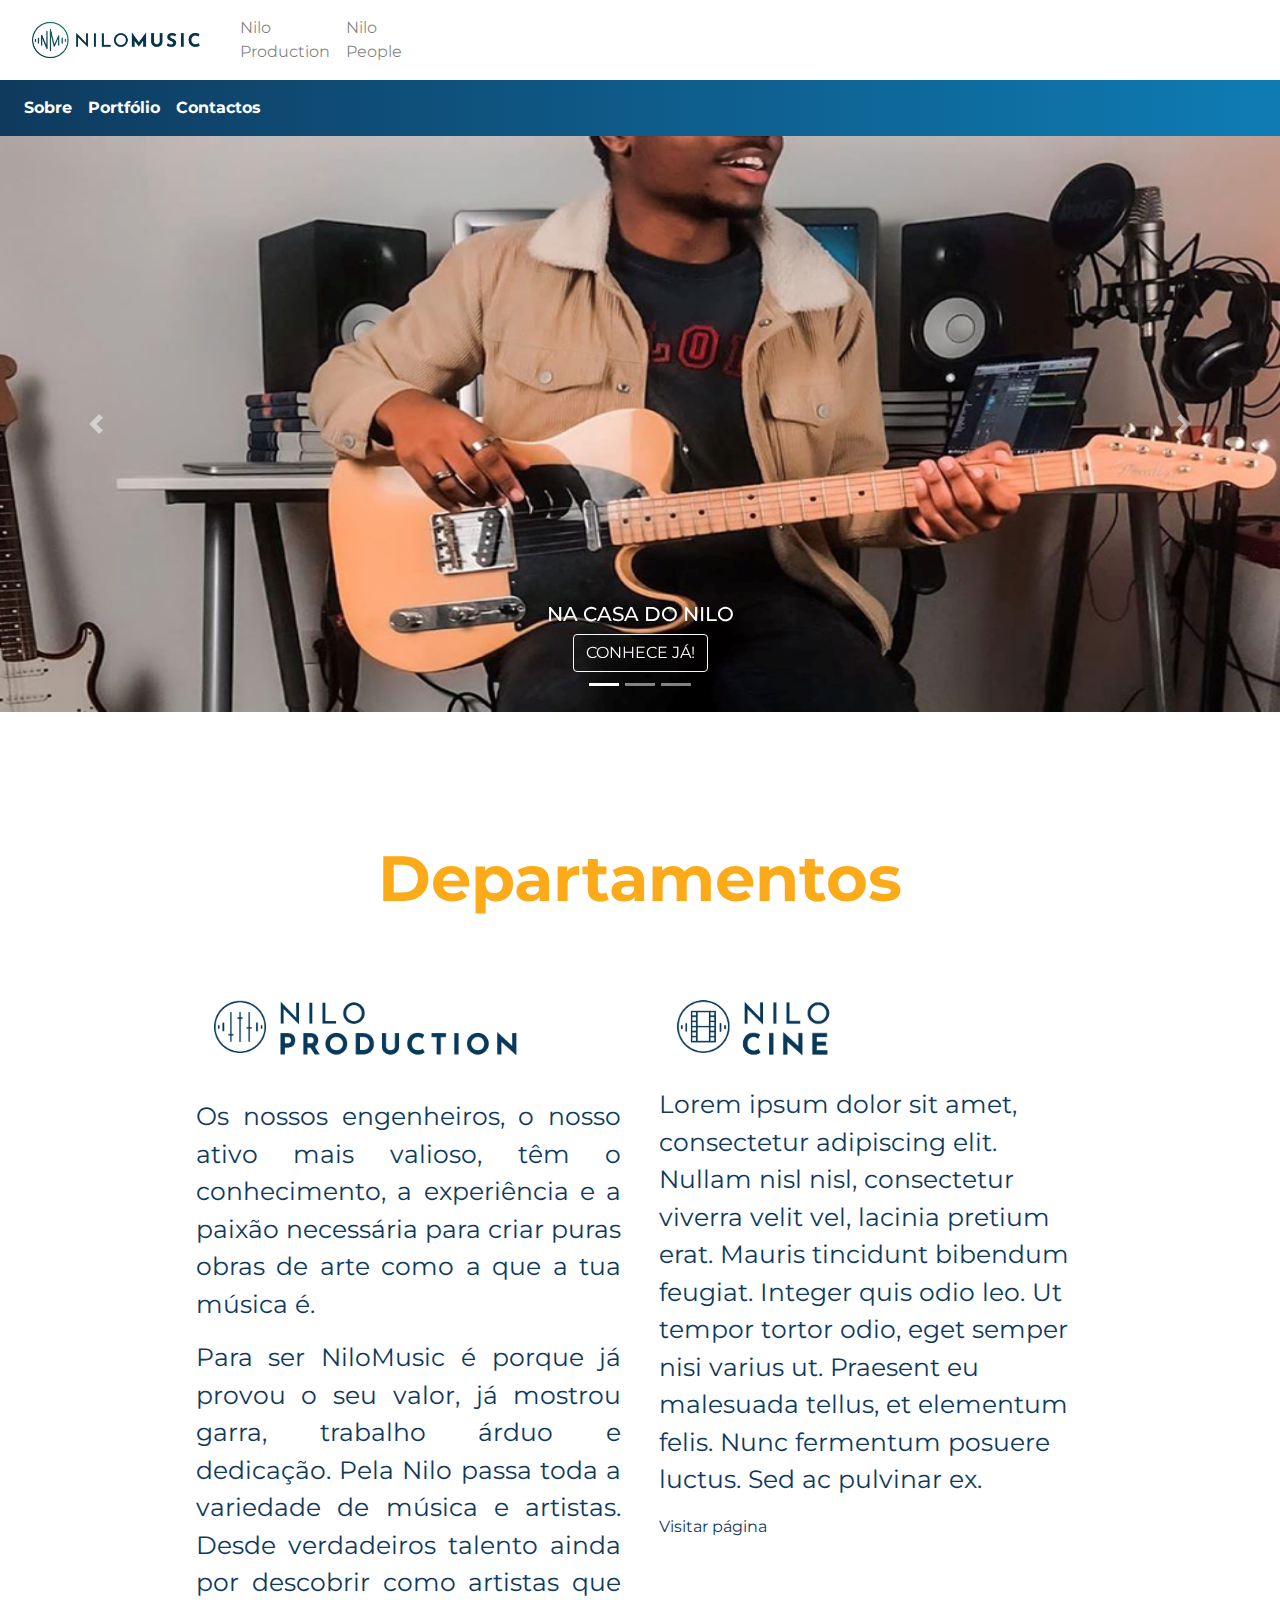
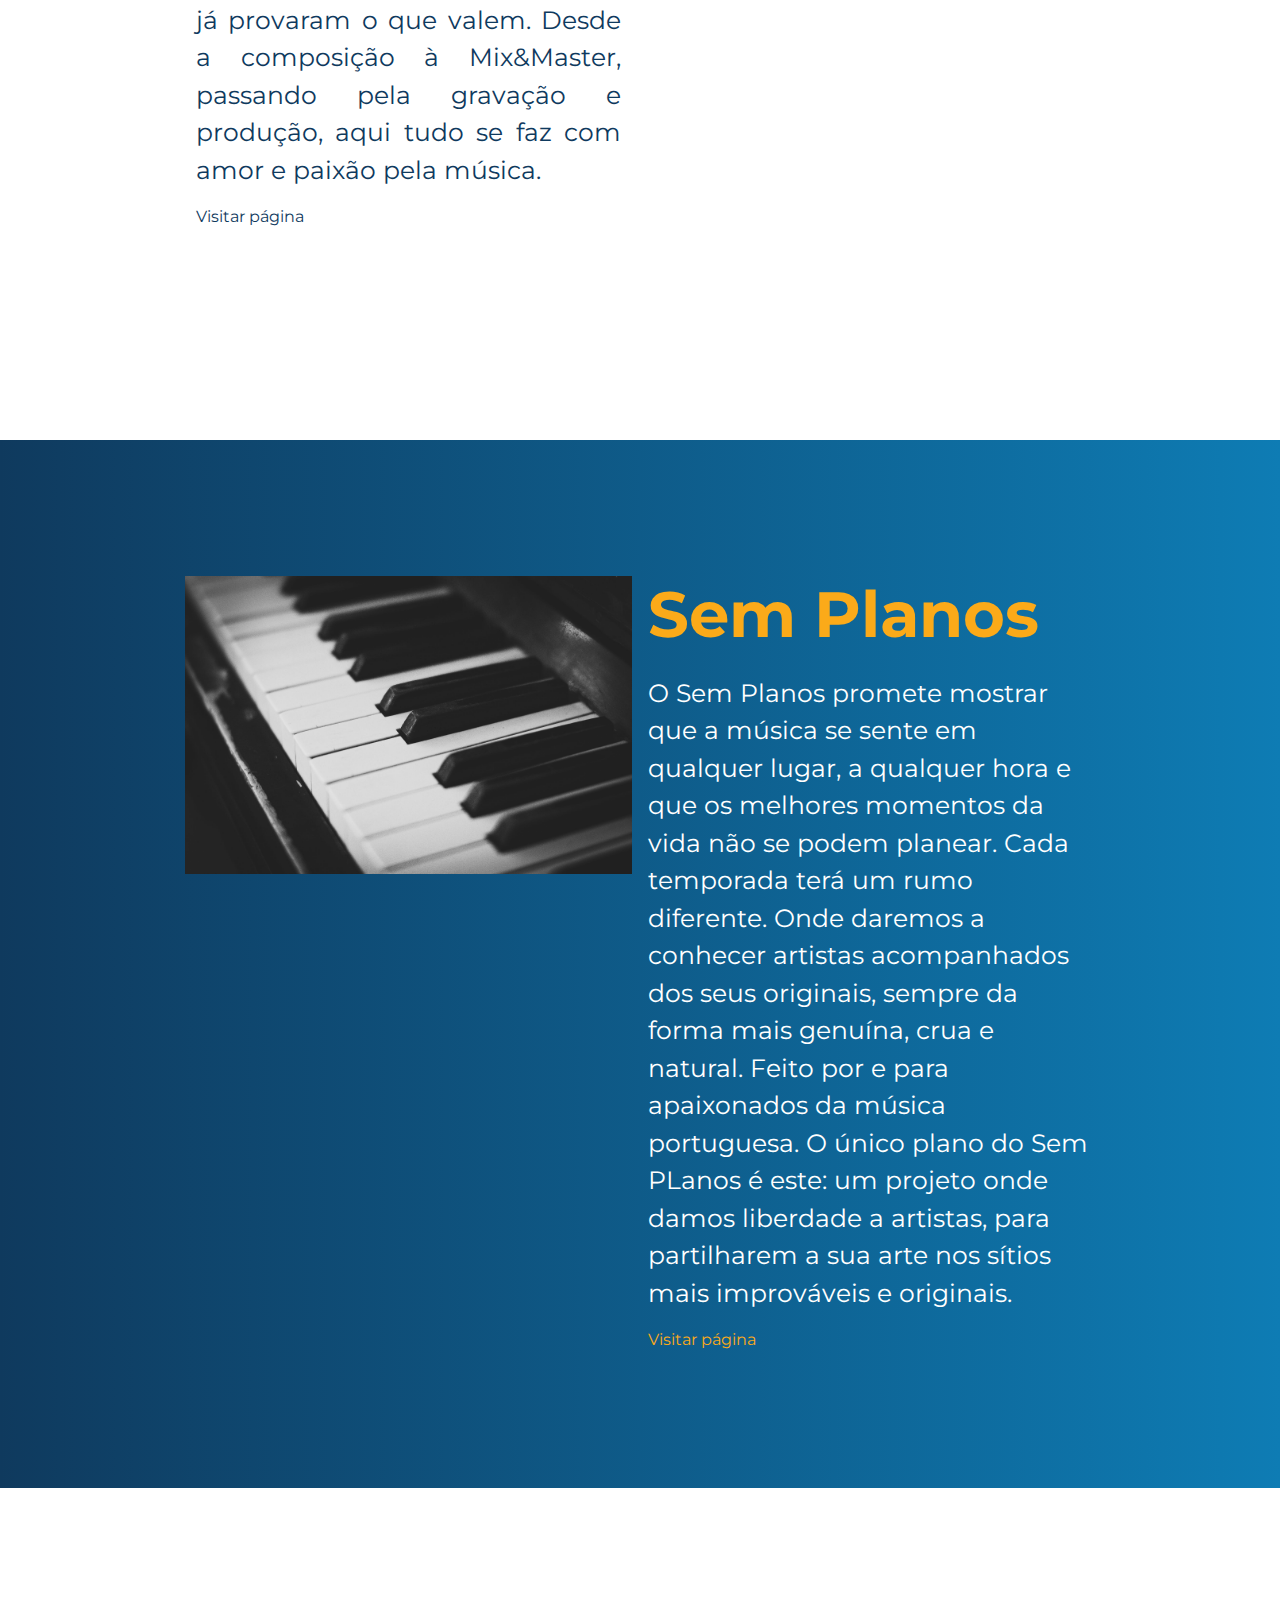
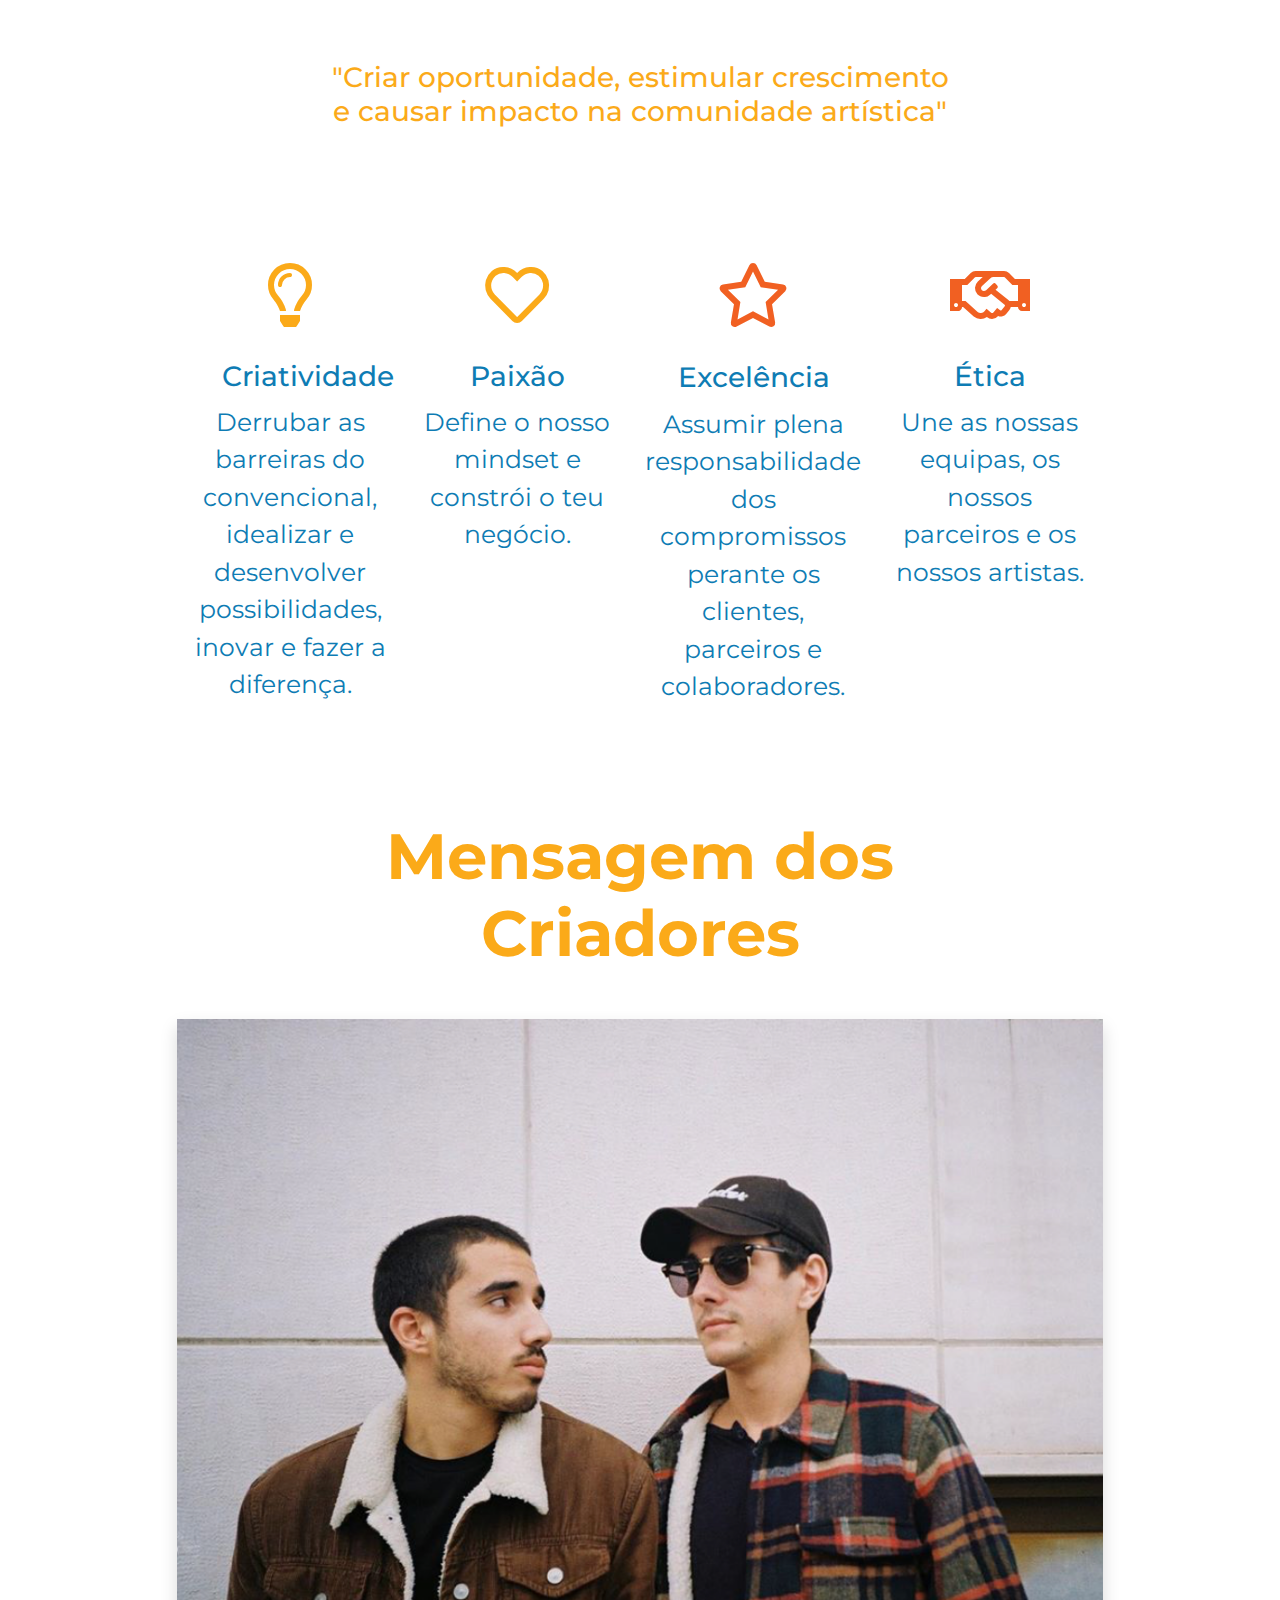
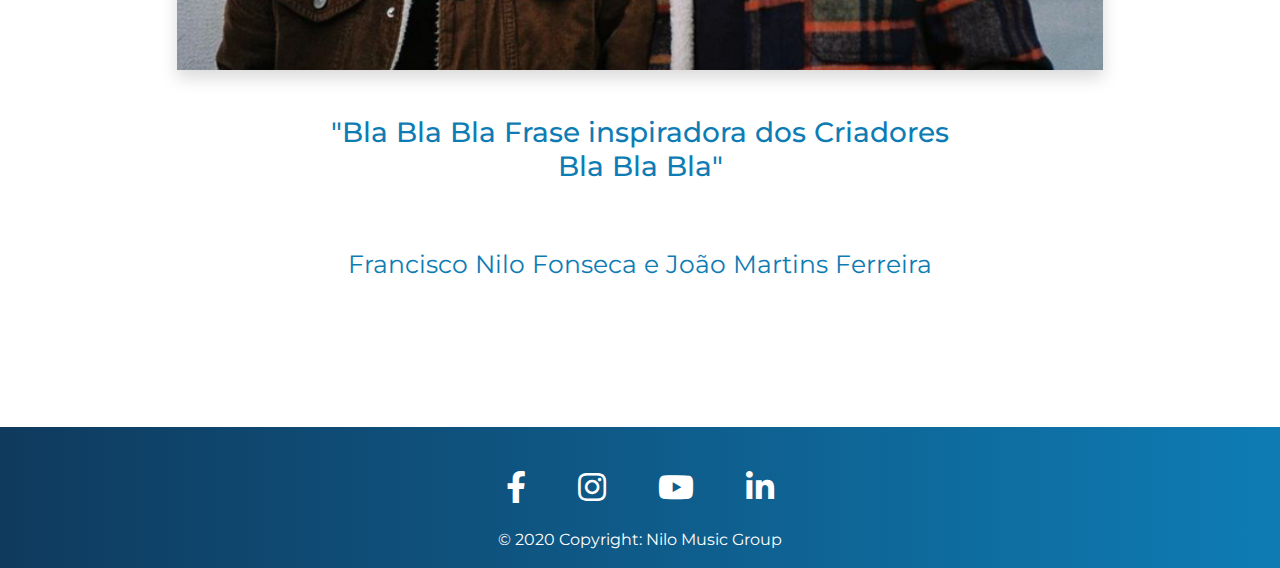
==== commit 890a29b8: "Update index.html" ====
--- a/index.html
+++ b/index.html
@@ -147,22 +147,22 @@
         </div>
         <div class="row mb-5">
             <div class="col-sm text-center">
-                <i class="far fa-lightbulb fa-4x pb-4" style="color:#FBAA19;"></i>
+                <i class="far fa-lightbulb fa-4x pb-4 justify" style="color:#FBAA19;"></i>
                 <h3>Criatividade</h3>
                 <p>Derrubar as barreiras do convencional, idealizar e desenvolver possibilidades, inovar e fazer a diferença.</p>
             </div>
             <div class="col-sm text-center">
-                <i class="far fa-heart fa-4x pb-4" style="color:#FBAA19;"></i>
+                <i class="far fa-heart fa-4x pb-4 justify" style="color:#FBAA19;"></i>
                 <h3>Paixão</h3>
                 <p>Define o nosso mindset e constrói o teu negócio.</p>
             </div>
             <div class="col-sm text-center">
-                <i class="far fa-star fa-4x pb-4" style="color:#F16022;"></i>
+                <i class="far fa-star fa-4x pb-4 justify" style="color:#F16022;"></i>
                 <h3>Excelência</h3>
                 <p>Assumir plena responsabilidade dos compromissos perante os clientes, parceiros e colaboradores.</p>
             </div>
             <div class="col-sm text-center">
-                <i class="far fa-handshake fa-4x pb-4" style="color:#F16022;"></i>
+                <i class="far fa-handshake fa-4x pb-4 justify" style="color:#F16022;"></i>
                 <h3>Ética</h3>
                 <p>Une as nossas equipas, os nossos parceiros e os nossos artistas.</p>
             </div>
--- a/style.css
+++ b/style.css
@@ -175,7 +175,7 @@
 .criadores h3 {
     text-align: center;
     margin: auto;
-    padding: 5% 15% 0 15%;
+    padding: 5% 15% 5% 15%;
 }
 
 .sobrenos {
@@ -325,16 +325,11 @@
     border: 0px !important;
 }
 
-.padding {
-    padding-bottom: inherit;
- }   
-
 .titulos_joao {
-    font-weight: bold;
     text-align: center;
     margin: auto;
-    padding-bottom: 5%;
+    padding-bottom: 10%;
     color: #FBAA19 !important;
     font-weight: bold;
     font-size: 4rem;
- } + } 
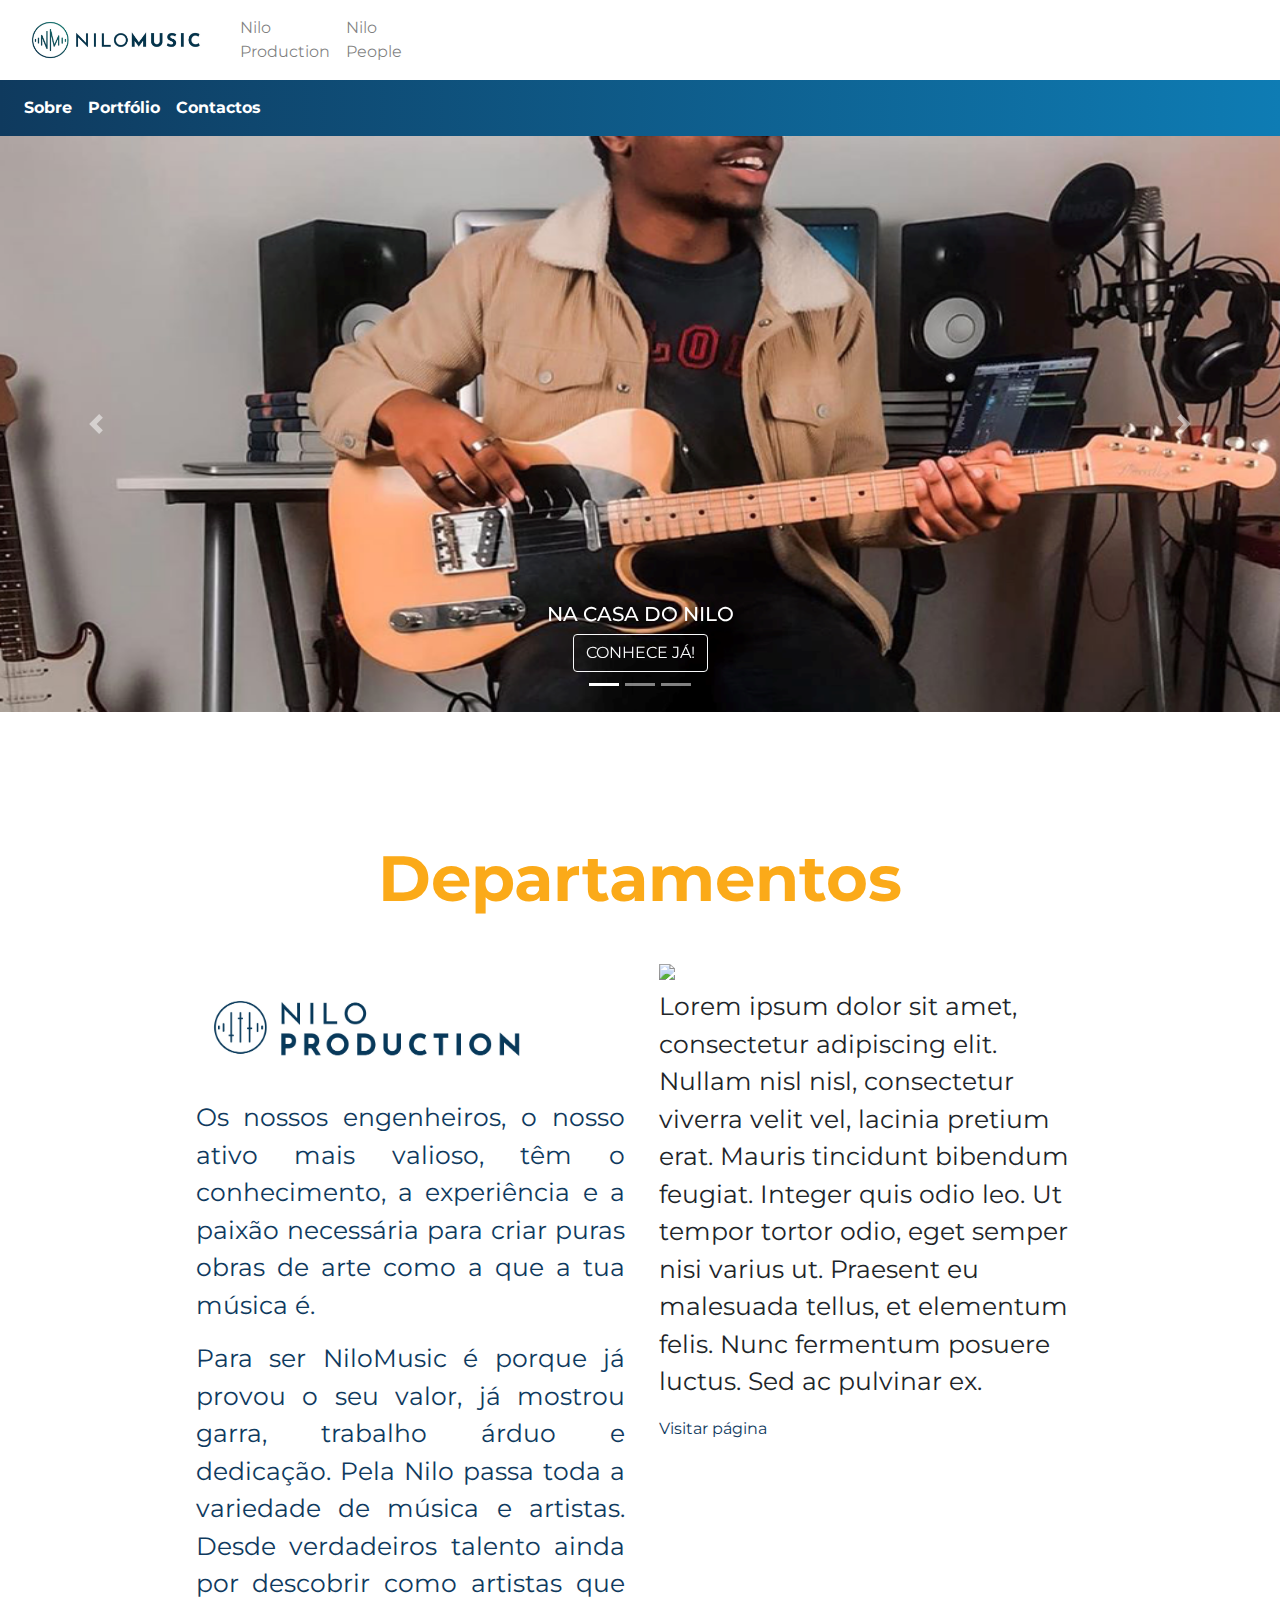
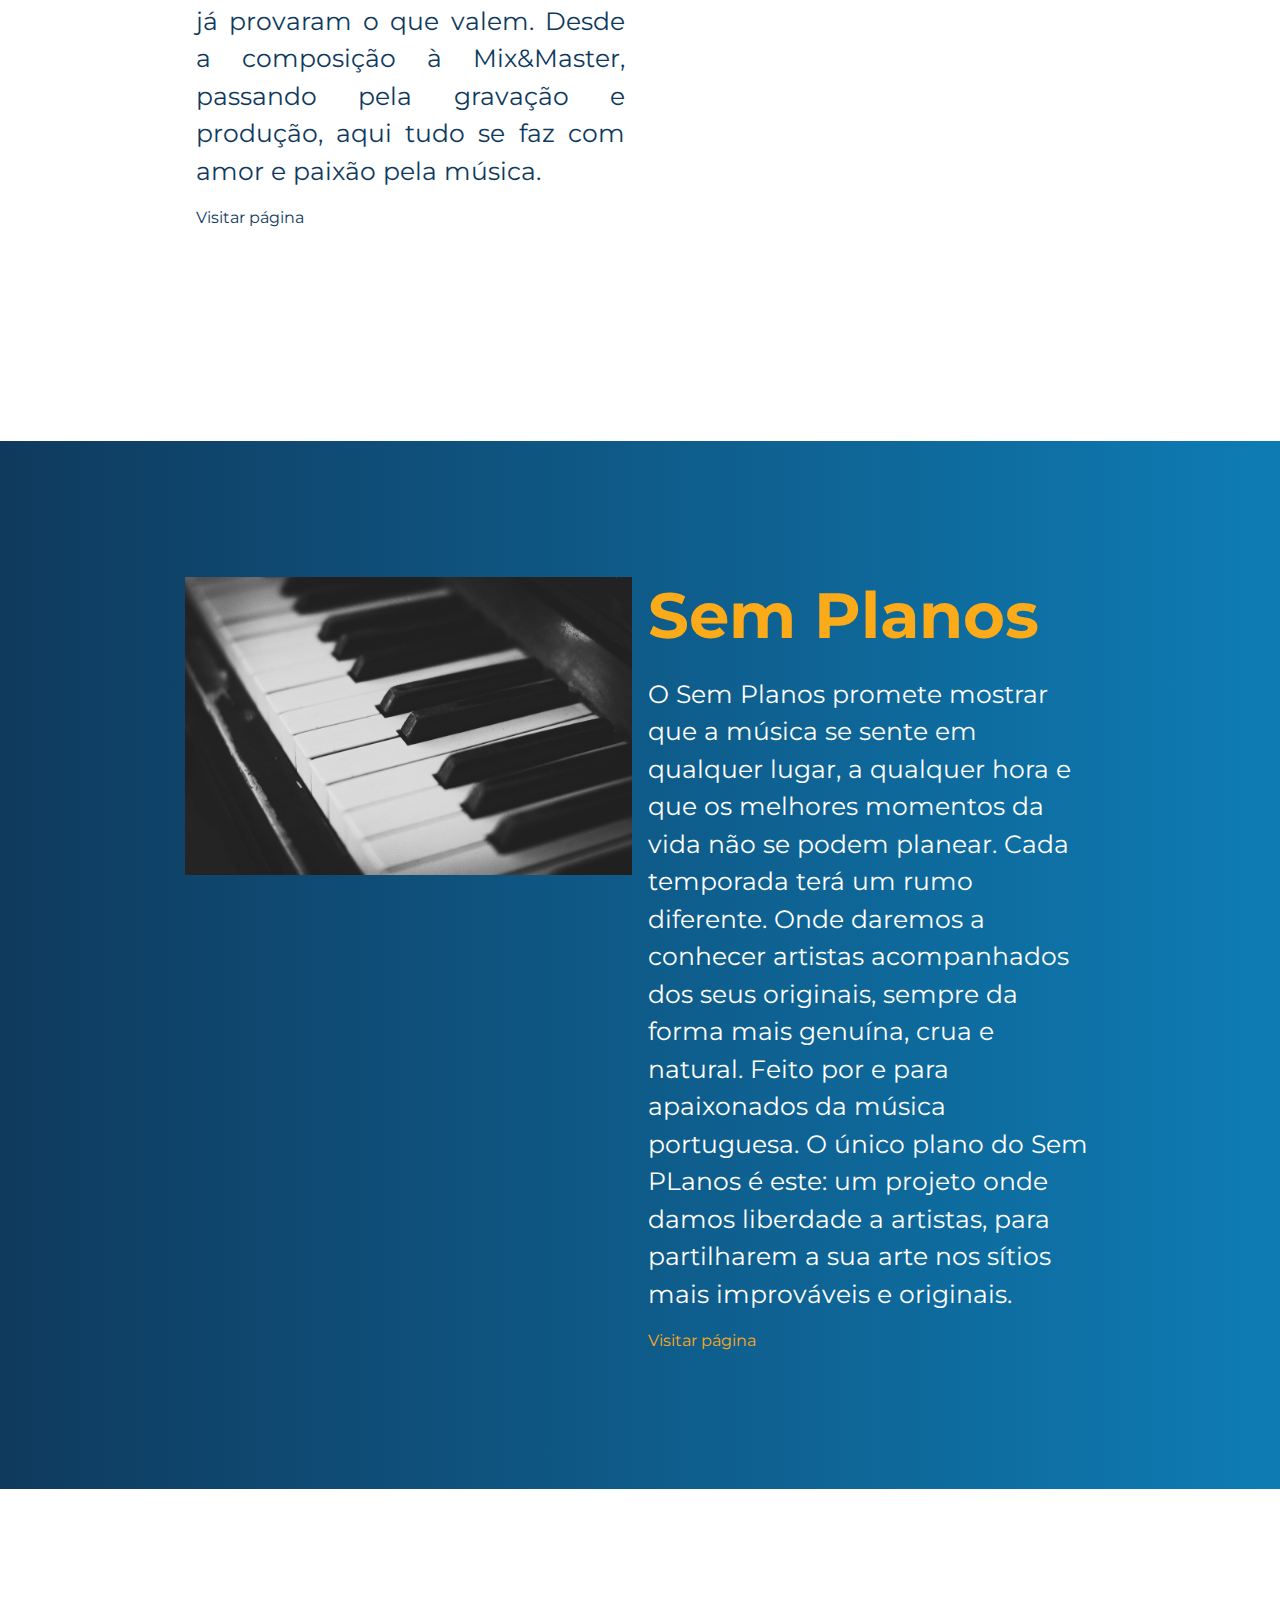
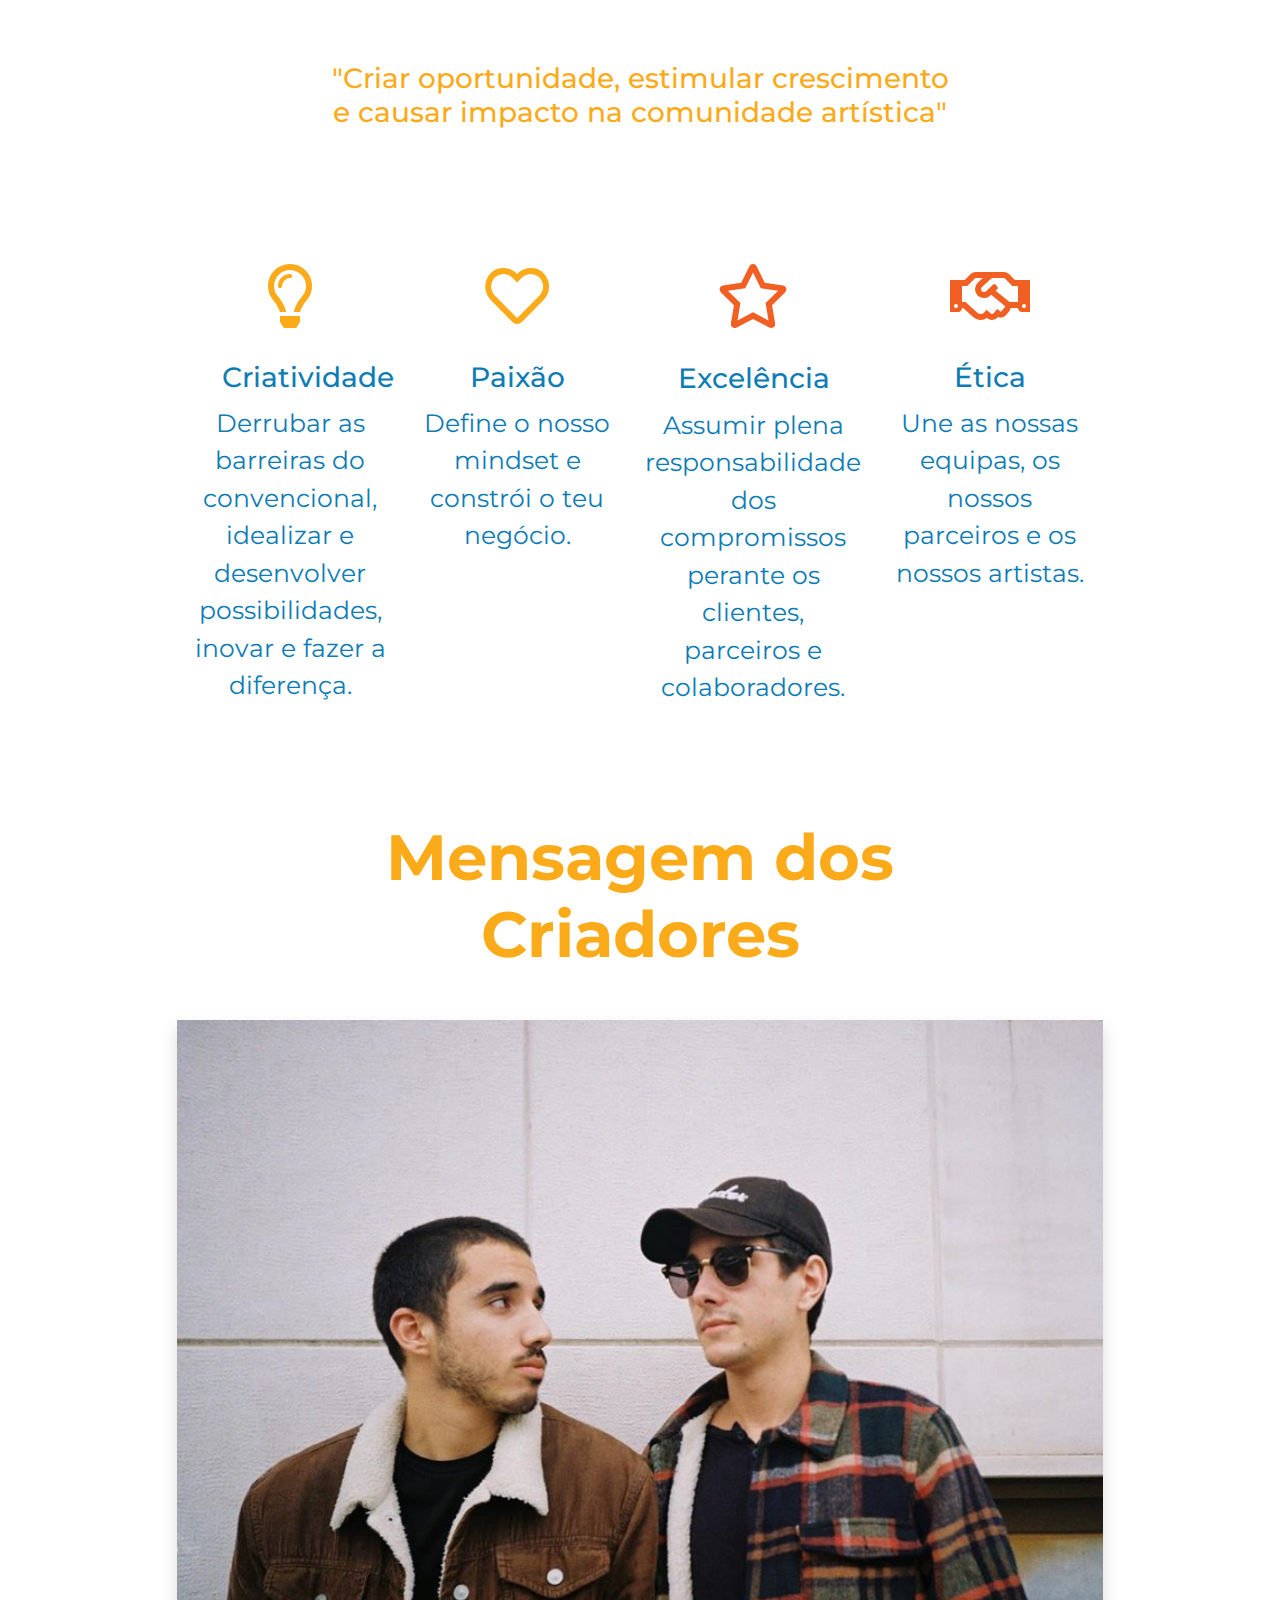
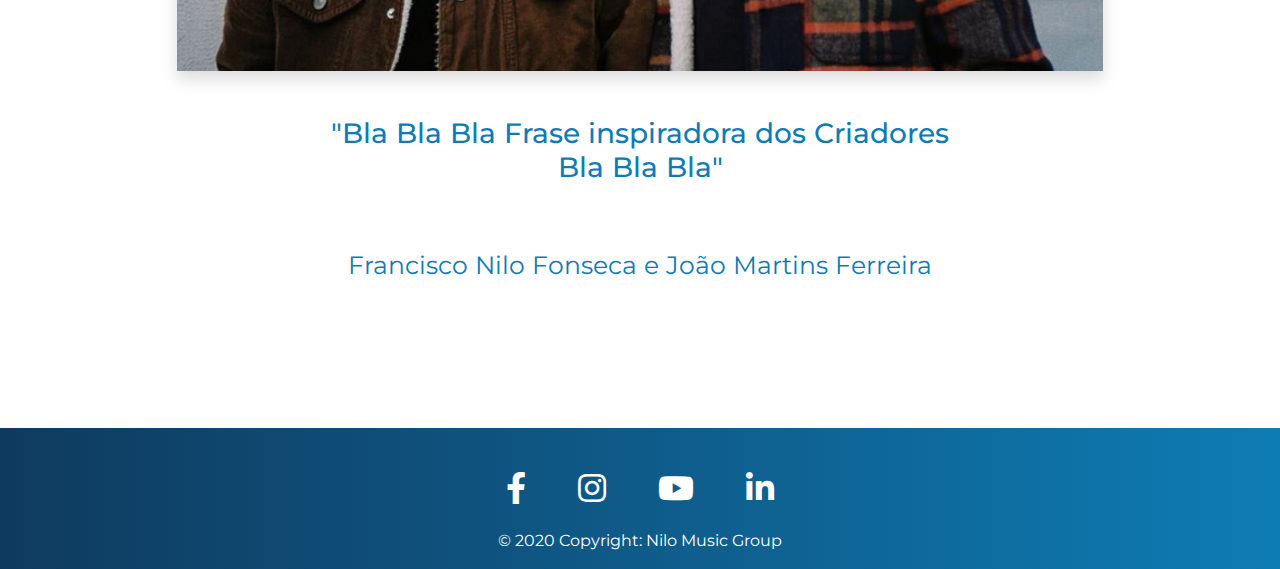
==== commit 0907391e: "Update index.html" ====
--- a/index.html
+++ b/index.html
@@ -117,8 +117,8 @@
                     Desde a composição à Mix&Master, passando pela gravação e produção, aqui tudo se faz com amor e paixão pela música. </p>
                 <a href="">Visitar página</a>
             </div>
-            <div id="NCine" class="col">
-                <img class="img-fluid cine" src="Media/Icones/Nilo%20cine%20logo.jpg">
+            <div id="NPeople" class="col">
+                <img class="img-fluid cine" src="Media/Imagens/2%Nilo%People%full.jpg">
                 <p>Lorem ipsum dolor sit amet, consectetur adipiscing elit. Nullam nisl nisl, consectetur viverra velit vel, lacinia pretium erat.
                     Mauris tincidunt bibendum feugiat. Integer quis odio leo. Ut tempor tortor odio, eget semper nisi varius ut.
                     Praesent eu malesuada tellus, et elementum felis. Nunc fermentum posuere luctus. Sed ac pulvinar ex.</p>
